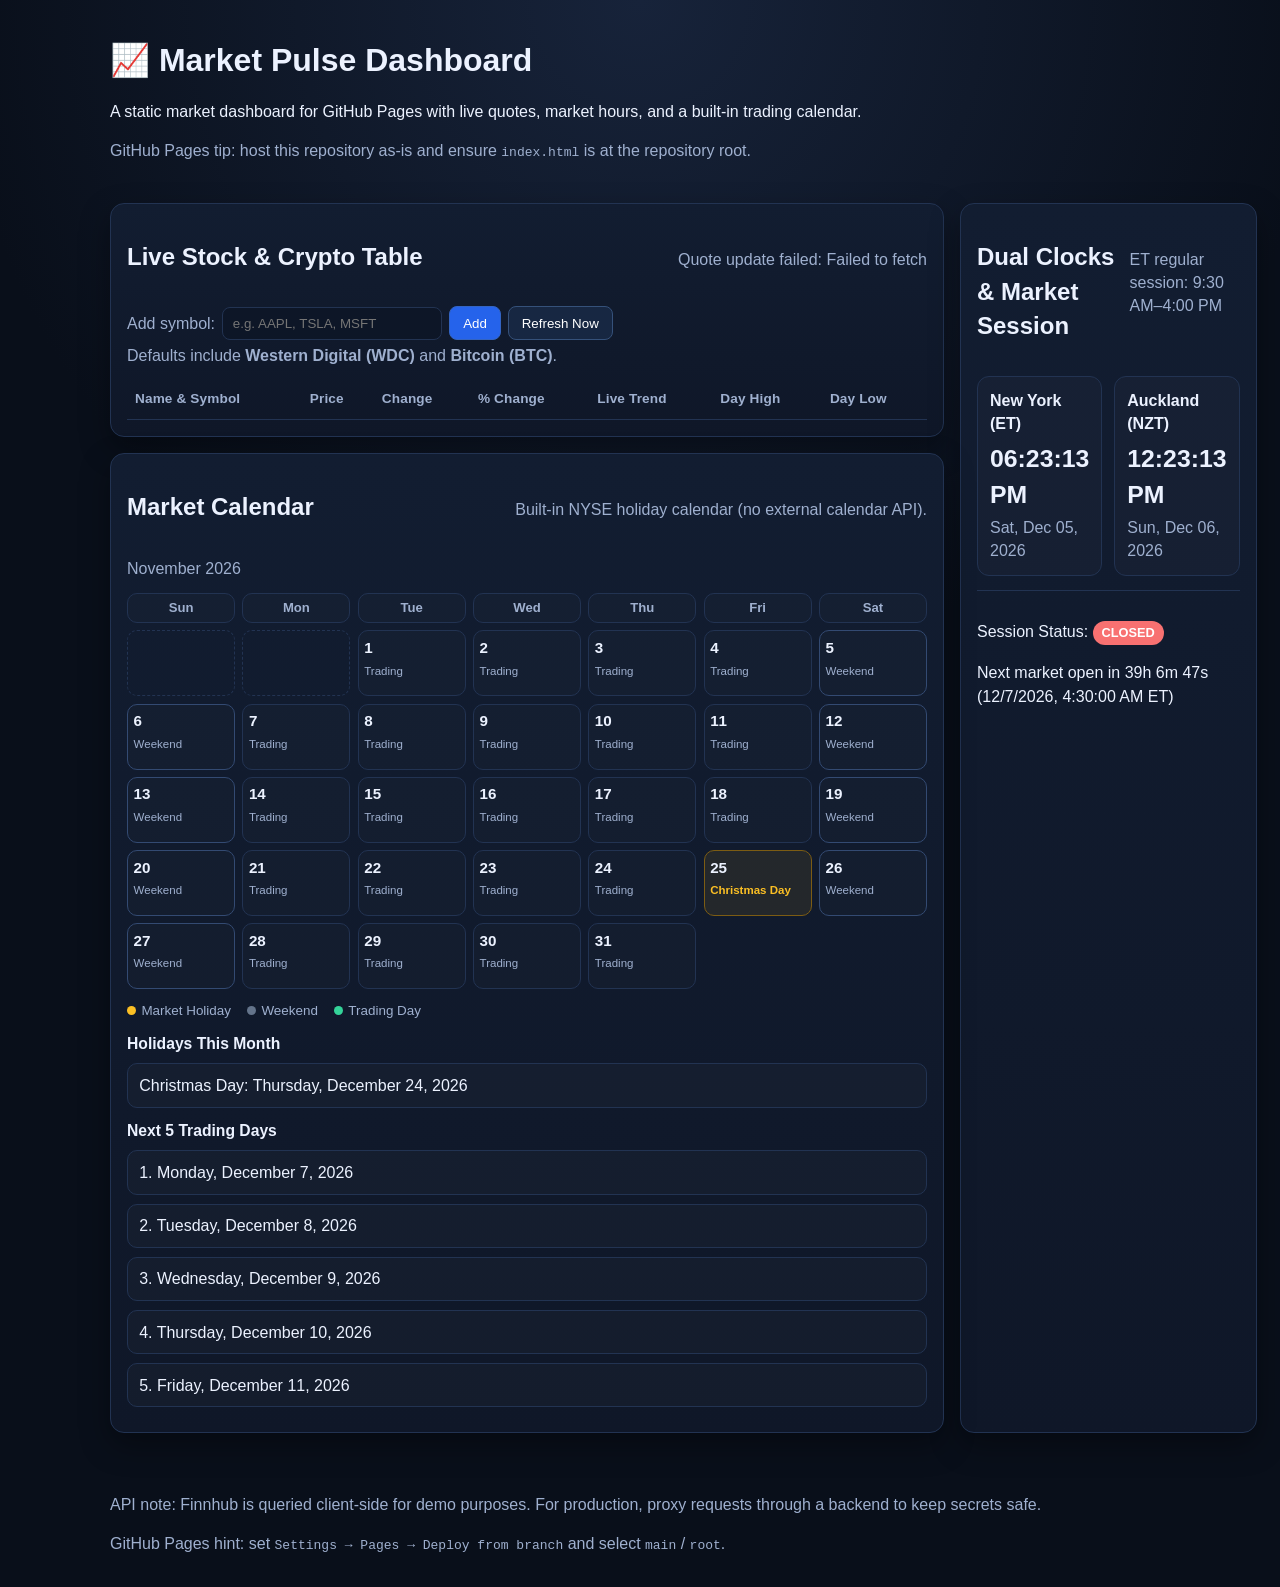
==== index.html @ 594eded4 "Add symbol search, refresh button, and live trend support" ====
<!DOCTYPE html>
<html lang="en">
  <head>
    <meta charset="UTF-8" />
    <meta name="viewport" content="width=device-width, initial-scale=1.0" />
    <title>Market Pulse Dashboard</title>
    <link rel="stylesheet" href="styles.css" />
  </head>
  <body>
    <header class="page-header">
      <h1>📈 Market Pulse Dashboard</h1>
      <p>
        A static market dashboard for GitHub Pages with live quotes, market hours, and a built-in
        trading calendar.
      </p>
      <p class="gh-pages-hint">
        GitHub Pages tip: host this repository as-is and ensure <code>index.html</code> is at the
        repository root.
      </p>
    </header>

    <main class="dashboard-grid">
      <section class="card" aria-labelledby="stocks-title">
        <div class="card-heading">
          <h2 id="stocks-title">Live Stock & Crypto Table</h2>
          <span id="quote-updated" class="subtle">Waiting for first update…</span>
        </div>

        <div class="stock-controls" aria-label="Stock controls">
          <label for="symbol-input" class="subtle">Add symbol:</label>
          <input id="symbol-input" type="text" placeholder="e.g. AAPL, TSLA, MSFT" />
          <button id="add-symbol-btn" type="button">Add</button>
          <button id="refresh-btn" type="button" class="secondary">Refresh Now</button>
        </div>
        <p class="subtle control-hint">
          Defaults include <strong>Western Digital (WDC)</strong> and <strong>Bitcoin (BTC)</strong>.
        </p>

        <div class="table-wrap">
          <table>
            <thead>
              <tr>
                <th>Name & Symbol</th>
                <th>Price</th>
                <th>Change</th>
                <th>% Change</th>
                <th>Live Trend</th>
                <th>Day High</th>
                <th>Day Low</th>
              </tr>
            </thead>
            <tbody id="quotes-body"></tbody>
          </table>
        </div>
      </section>

      <section class="card" aria-labelledby="time-title">
        <div class="card-heading">
          <h2 id="time-title">Dual Clocks & Market Session</h2>
          <span class="subtle">ET regular session: 9:30 AM–4:00 PM</span>
        </div>

        <div class="clock-grid">
          <div class="clock-box">
            <h3>New York (ET)</h3>
            <p id="clock-et" class="clock-time">--:--:--</p>
            <p id="date-et" class="clock-date">Loading date…</p>
          </div>
          <div class="clock-box">
            <h3>Auckland (NZT)</h3>
            <p id="clock-nzt" class="clock-time">--:--:--</p>
            <p id="date-nzt" class="clock-date">Loading date…</p>
          </div>
        </div>

        <div class="status-wrap">
          <p>
            Session Status:
            <strong id="market-status" class="status-pill neutral">Checking...</strong>
          </p>
          <p id="next-event">Calculating next market event...</p>
        </div>
      </section>

      <section class="card" aria-labelledby="calendar-title">
        <div class="card-heading">
          <h2 id="calendar-title">Market Calendar</h2>
          <span class="subtle">Built-in NYSE holiday calendar (no external calendar API).</span>
        </div>

        <p id="calendar-month-title" class="calendar-month-title">Loading month…</p>

        <div class="calendar-grid" id="calendar-grid" aria-label="Current month calendar"></div>

        <div class="calendar-legend">
          <span><i class="dot dot-holiday"></i>Market Holiday</span>
          <span><i class="dot dot-weekend"></i>Weekend</span>
          <span><i class="dot dot-trading"></i>Trading Day</span>
        </div>

        <h3 class="subheading">Holidays This Month</h3>
        <ul id="holiday-list" class="days-list">
          <li>Loading holidays…</li>
        </ul>

        <h3 class="subheading">Next 5 Trading Days</h3>
        <ul id="trading-days-list" class="days-list">
          <li>Loading trading days...</li>
        </ul>
      </section>
    </main>

    <footer class="page-footer">
      <p>
        API note: Finnhub is queried client-side for demo purposes. For production, proxy requests
        through a backend to keep secrets safe.
      </p>
      <p>
        GitHub Pages hint: set <code>Settings → Pages → Deploy from branch</code> and select
        <code>main</code> / <code>root</code>.
      </p>
    </footer>

    <script src="script.js"></script>
  </body>
</html>
---- styles.css ----
:root {
  --bg: #090f1a;
  --bg-alt: #111a2d;
  --card: #121d31;
  --card-alt: #0f1728;
  --text: #ecf2ff;
  --subtle: #9fb0cf;
  --line: #223352;
  --positive: #34d399;
  --negative: #f87171;
  --neutral: #60a5fa;
  --holiday: #fbbf24;
  --weekend: #64748b;
  --shadow: 0 12px 30px rgba(0, 0, 0, 0.35);
}

* {
  box-sizing: border-box;
}

body {
  margin: 0;
  font-family: Inter, -apple-system, BlinkMacSystemFont, "Segoe UI", sans-serif;
  color: var(--text);
  background: radial-gradient(circle at top, #17233a 0%, var(--bg) 40%);
  line-height: 1.45;
}

.page-header,
.page-footer {
  max-width: 1100px;
  margin: 0 auto;
  padding: 1rem 1.25rem;
}

.page-header h1 {
  margin-bottom: 0.25rem;
}

.gh-pages-hint,
.subtle,
.page-footer {
  color: var(--subtle);
}

.dashboard-grid {
  max-width: 1100px;
  margin: 0 auto;
  padding: 0.5rem 1.25rem 1.75rem;
  display: grid;
  gap: 1rem;
  grid-template-columns: 2fr 1fr;
}

.card {
  background: linear-gradient(180deg, var(--card) 0%, var(--card-alt) 100%);
  border: 1px solid var(--line);
  border-radius: 14px;
  padding: 1rem;
  box-shadow: var(--shadow);
}

.card:nth-child(1),
.card:nth-child(3) {
  grid-column: 1 / 2;
}

.card:nth-child(2) {
  grid-column: 2 / 3;
  grid-row: 1 / 3;
}

.card-heading {
  display: flex;
  justify-content: space-between;
  align-items: baseline;
  gap: 0.75rem;
  margin-bottom: 0.75rem;
}

.stock-controls {
  display: flex;
  flex-wrap: wrap;
  align-items: center;
  gap: 0.45rem;
  margin-bottom: 0.25rem;
}

.stock-controls input {
  background: #0d1627;
  color: var(--text);
  border: 1px solid var(--line);
  border-radius: 8px;
  padding: 0.5rem 0.6rem;
  min-width: 220px;
}

.stock-controls button {
  border: 1px solid #3364c2;
  background: #2563eb;
  color: white;
  border-radius: 8px;
  padding: 0.52rem 0.8rem;
  cursor: pointer;
}

.stock-controls button.secondary {
  background: #172742;
  border-color: #35517a;
}

.control-hint {
  margin: 0.15rem 0 0.7rem;
}

.table-wrap {
  overflow-x: auto;
}

table {
  width: 100%;
  border-collapse: collapse;
  min-width: 800px;
}

th,
td {
  text-align: left;
  padding: 0.65rem 0.5rem;
  border-bottom: 1px solid var(--line);
}

th {
  font-size: 0.85rem;
  color: var(--subtle);
  letter-spacing: 0.01em;
}

.trend-badge {
  display: inline-flex;
  align-items: center;
  gap: 0.3rem;
  font-size: 0.82rem;
  padding: 0.2rem 0.5rem;
  border-radius: 999px;
  border: 1px solid transparent;
}

.trend-badge.up {
  color: var(--positive);
  background: rgba(52, 211, 153, 0.1);
  border-color: rgba(52, 211, 153, 0.25);
}

.trend-badge.down {
  color: var(--negative);
  background: rgba(248, 113, 113, 0.1);
  border-color: rgba(248, 113, 113, 0.25);
}

.trend-badge.flat {
  color: var(--neutral);
  background: rgba(96, 165, 250, 0.1);
  border-color: rgba(96, 165, 250, 0.25);
}

.pulse {
  width: 0.45rem;
  height: 0.45rem;
  border-radius: 999px;
  background: currentColor;
  animation: pulse 1.4s infinite ease-in-out;
}

@keyframes pulse {
  0%,
  100% {
    transform: scale(0.85);
    opacity: 0.65;
  }
  50% {
    transform: scale(1.05);
    opacity: 1;
  }
}

.clock-grid {
  display: grid;
  grid-template-columns: 1fr 1fr;
  gap: 0.75rem;
  margin-top: 0.5rem;
}

.clock-box {
  border: 1px solid var(--line);
  border-radius: 12px;
  padding: 0.75rem;
  background: rgba(255, 255, 255, 0.02);
}

.clock-box h3 {
  margin: 0 0 0.35rem;
  font-size: 1rem;
}

.clock-time {
  margin: 0;
  font-size: 1.55rem;
  font-weight: 700;
}

.clock-date {
  margin: 0.2rem 0 0;
  color: var(--subtle);
}

.status-wrap {
  margin-top: 0.9rem;
  border-top: 1px solid var(--line);
  padding-top: 0.8rem;
}

.status-pill {
  display: inline-block;
  padding: 0.2rem 0.55rem;
  border-radius: 999px;
  color: #fff;
  font-size: 0.8rem;
}

.status-pill.open {
  background: var(--positive);
}

.status-pill.closed {
  background: var(--negative);
}

.status-pill.neutral {
  background: var(--neutral);
}

.calendar-month-title {
  margin: 0.3rem 0 0.8rem;
  color: var(--subtle);
}

.calendar-grid {
  display: grid;
  grid-template-columns: repeat(7, minmax(0, 1fr));
  gap: 0.45rem;
  margin-bottom: 0.75rem;
}

.calendar-cell {
  min-height: 66px;
  border: 1px solid var(--line);
  border-radius: 10px;
  padding: 0.35rem;
  background: rgba(255, 255, 255, 0.01);
}

.calendar-cell.weekday-header {
  min-height: auto;
  text-align: center;
  color: var(--subtle);
  font-size: 0.82rem;
  font-weight: 600;
  padding: 0.3rem;
}

.calendar-cell.empty {
  background: transparent;
  border-style: dashed;
}

.calendar-cell.weekend {
  border-color: #334a72;
}

.calendar-cell.holiday {
  border-color: #7c5c13;
  background: rgba(251, 191, 36, 0.08);
}

.day-number {
  font-weight: 700;
  font-size: 0.95rem;
}

.day-label {
  margin-top: 0.22rem;
  font-size: 0.72rem;
  color: var(--subtle);
}

.day-label.holiday {
  color: var(--holiday);
  font-weight: 700;
}

.calendar-legend {
  display: flex;
  flex-wrap: wrap;
  gap: 0.6rem 1rem;
  color: var(--subtle);
  margin-bottom: 0.6rem;
  font-size: 0.84rem;
}

.dot {
  display: inline-block;
  width: 0.55rem;
  height: 0.55rem;
  border-radius: 999px;
  margin-right: 0.35rem;
}

.dot-holiday {
  background: var(--holiday);
}

.dot-weekend {
  background: var(--weekend);
}

.dot-trading {
  background: var(--positive);
}

.subheading {
  margin: 0.8rem 0 0.45rem;
  font-size: 0.98rem;
}

.days-list {
  list-style: none;
  padding: 0;
  margin: 0;
}

.days-list li {
  border: 1px solid var(--line);
  border-radius: 10px;
  padding: 0.6rem 0.7rem;
  margin-bottom: 0.55rem;
  background: rgba(255, 255, 255, 0.02);
}

.positive {
  color: var(--positive);
  font-weight: 600;
}

.negative {
  color: var(--negative);
  font-weight: 600;
}

@media (max-width: 900px) {
  .dashboard-grid {
    grid-template-columns: 1fr;
  }

  .card:nth-child(1),
  .card:nth-child(2),
  .card:nth-child(3) {
    grid-column: auto;
    grid-row: auto;
  }

  .clock-grid {
    grid-template-columns: 1fr;
  }

  .calendar-grid {
    gap: 0.35rem;
  }

  .calendar-cell {
    min-height: 54px;
  }
}
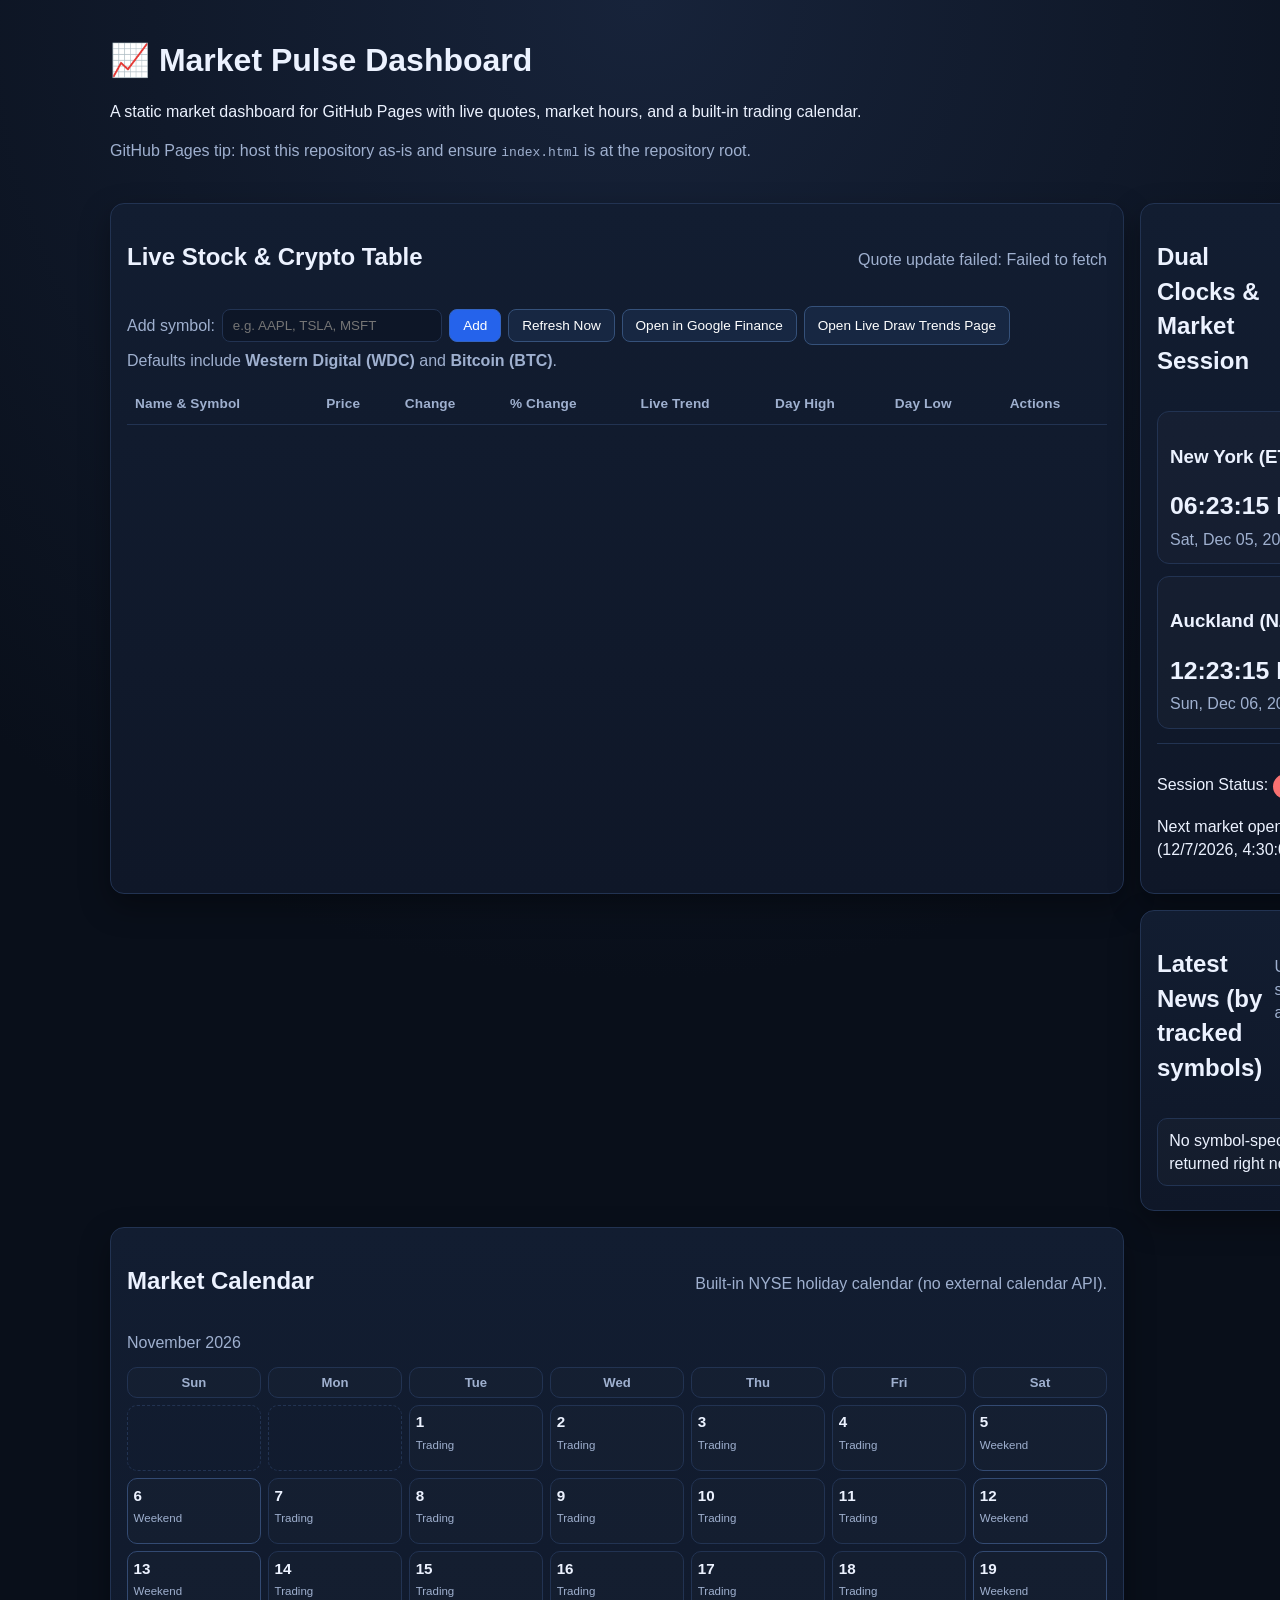
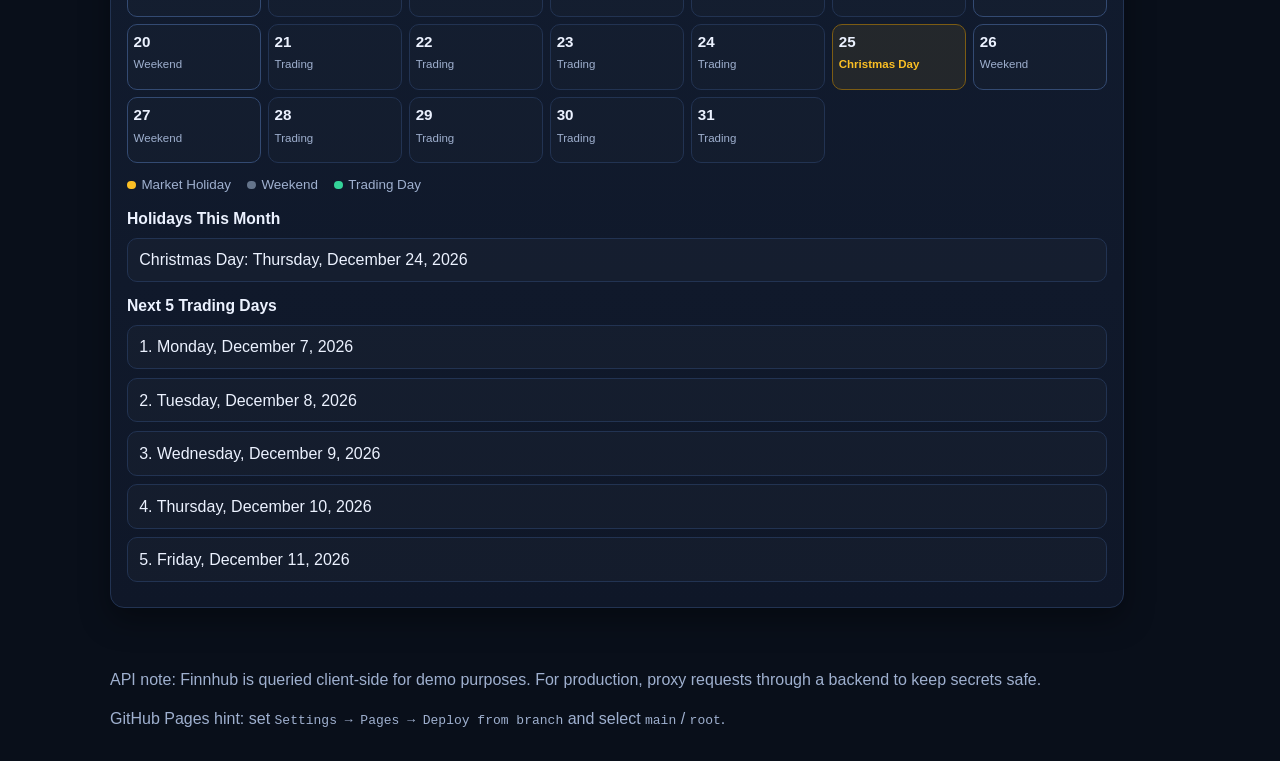
==== commit 038f8929: "Add Google Finance links, live trends page, and symbol-based news" ====
--- a/index.html
+++ b/index.html
@@ -31,6 +31,8 @@
           <input id="symbol-input" type="text" placeholder="e.g. AAPL, TSLA, MSFT" />
           <button id="add-symbol-btn" type="button">Add</button>
           <button id="refresh-btn" type="button" class="secondary">Refresh Now</button>
+          <button id="google-finance-btn" type="button" class="secondary">Open in Google Finance</button>
+          <a class="button-link" href="trends.html">Open Live Draw Trends Page</a>
         </div>
         <p class="subtle control-hint">
           Defaults include <strong>Western Digital (WDC)</strong> and <strong>Bitcoin (BTC)</strong>.
@@ -47,6 +49,7 @@
                 <th>Live Trend</th>
                 <th>Day High</th>
                 <th>Day Low</th>
+                <th>Actions</th>
               </tr>
             </thead>
             <tbody id="quotes-body"></tbody>
@@ -80,6 +83,16 @@
           </p>
           <p id="next-event">Calculating next market event...</p>
         </div>
+      </section>
+
+      <section class="card" aria-labelledby="news-title">
+        <div class="card-heading">
+          <h2 id="news-title">Latest News (by tracked symbols)</h2>
+          <span class="subtle">Updates when symbols are added/removed.</span>
+        </div>
+        <ul id="news-list" class="news-list">
+          <li>Loading news...</li>
+        </ul>
       </section>
 
       <section class="card" aria-labelledby="calendar-title">
--- a/styles.css
+++ b/styles.css
@@ -61,13 +61,13 @@
 }
 
 .card:nth-child(1),
+.card:nth-child(4) {
+  grid-column: 1 / 2;
+}
+
+.card:nth-child(2),
 .card:nth-child(3) {
-  grid-column: 1 / 2;
-}
-
-.card:nth-child(2) {
   grid-column: 2 / 3;
-  grid-row: 1 / 3;
 }
 
 .card-heading {
@@ -95,18 +95,33 @@
   min-width: 220px;
 }
 
-.stock-controls button {
+.stock-controls button,
+.button-link,
+.row-action {
   border: 1px solid #3364c2;
   background: #2563eb;
   color: white;
   border-radius: 8px;
   padding: 0.52rem 0.8rem;
   cursor: pointer;
-}
-
-.stock-controls button.secondary {
+  text-decoration: none;
+  display: inline-block;
+  font-size: 0.85rem;
+}
+
+.stock-controls button.secondary,
+.button-link {
   background: #172742;
   border-color: #35517a;
+}
+
+.row-action.remove {
+  background: #4a1f2a;
+  border-color: #7a2f44;
+}
+
+.row-action + .row-action {
+  margin-left: 0.4rem;
 }
 
 .control-hint {
@@ -120,7 +135,7 @@
 table {
   width: 100%;
   border-collapse: collapse;
-  min-width: 800px;
+  min-width: 980px;
 }
 
 th,
@@ -186,7 +201,7 @@
 
 .clock-grid {
   display: grid;
-  grid-template-columns: 1fr 1fr;
+  grid-template-columns: 1fr;
   gap: 0.75rem;
   margin-top: 0.5rem;
 }
@@ -196,11 +211,6 @@
   border-radius: 12px;
   padding: 0.75rem;
   background: rgba(255, 255, 255, 0.02);
-}
-
-.clock-box h3 {
-  margin: 0 0 0.35rem;
-  font-size: 1rem;
 }
 
 .clock-time {
@@ -228,17 +238,28 @@
   font-size: 0.8rem;
 }
 
-.status-pill.open {
-  background: var(--positive);
-}
-
-.status-pill.closed {
-  background: var(--negative);
-}
-
-.status-pill.neutral {
-  background: var(--neutral);
-}
+.status-pill.open { background: var(--positive); }
+.status-pill.closed { background: var(--negative); }
+.status-pill.neutral { background: var(--neutral); }
+
+.news-list,
+.days-list {
+  list-style: none;
+  padding: 0;
+  margin: 0;
+}
+
+.news-list li,
+.days-list li {
+  border: 1px solid var(--line);
+  border-radius: 10px;
+  padding: 0.6rem 0.7rem;
+  margin-bottom: 0.55rem;
+  background: rgba(255, 255, 255, 0.02);
+}
+
+.news-list a { color: #9ac7ff; }
+.news-meta { color: var(--subtle); font-size: 0.8rem; margin-bottom: 0.25rem; }
 
 .calendar-month-title {
   margin: 0.3rem 0 0.8rem;
@@ -269,92 +290,57 @@
   padding: 0.3rem;
 }
 
-.calendar-cell.empty {
-  background: transparent;
-  border-style: dashed;
-}
-
-.calendar-cell.weekend {
-  border-color: #334a72;
-}
-
-.calendar-cell.holiday {
-  border-color: #7c5c13;
-  background: rgba(251, 191, 36, 0.08);
-}
-
-.day-number {
-  font-weight: 700;
-  font-size: 0.95rem;
-}
-
-.day-label {
-  margin-top: 0.22rem;
-  font-size: 0.72rem;
-  color: var(--subtle);
-}
-
-.day-label.holiday {
-  color: var(--holiday);
-  font-weight: 700;
-}
-
-.calendar-legend {
+.calendar-cell.empty { background: transparent; border-style: dashed; }
+.calendar-cell.weekend { border-color: #334a72; }
+.calendar-cell.holiday { border-color: #7c5c13; background: rgba(251, 191, 36, 0.08); }
+
+.day-number { font-weight: 700; font-size: 0.95rem; }
+.day-label { margin-top: 0.22rem; font-size: 0.72rem; color: var(--subtle); }
+.day-label.holiday { color: var(--holiday); font-weight: 700; }
+
+.calendar-legend { display: flex; flex-wrap: wrap; gap: 0.6rem 1rem; color: var(--subtle); margin-bottom: 0.6rem; font-size: 0.84rem; }
+.dot { display: inline-block; width: 0.55rem; height: 0.55rem; border-radius: 999px; margin-right: 0.35rem; }
+.dot-holiday { background: var(--holiday); }
+.dot-weekend { background: var(--weekend); }
+.dot-trading { background: var(--positive); }
+.subheading { margin: 0.8rem 0 0.45rem; font-size: 0.98rem; }
+
+.positive { color: var(--positive); font-weight: 600; }
+.negative { color: var(--negative); font-weight: 600; }
+
+/* Trends page */
+.trend-page {
+  max-width: 1100px;
+  margin: 0 auto;
+  padding: 1rem 1.25rem 2rem;
+}
+
+.trend-controls {
   display: flex;
+  gap: 0.5rem;
   flex-wrap: wrap;
-  gap: 0.6rem 1rem;
-  color: var(--subtle);
-  margin-bottom: 0.6rem;
-  font-size: 0.84rem;
-}
-
-.dot {
-  display: inline-block;
-  width: 0.55rem;
-  height: 0.55rem;
-  border-radius: 999px;
-  margin-right: 0.35rem;
-}
-
-.dot-holiday {
-  background: var(--holiday);
-}
-
-.dot-weekend {
-  background: var(--weekend);
-}
-
-.dot-trading {
-  background: var(--positive);
-}
-
-.subheading {
-  margin: 0.8rem 0 0.45rem;
-  font-size: 0.98rem;
-}
-
-.days-list {
-  list-style: none;
-  padding: 0;
-  margin: 0;
-}
-
-.days-list li {
-  border: 1px solid var(--line);
-  border-radius: 10px;
-  padding: 0.6rem 0.7rem;
-  margin-bottom: 0.55rem;
+  margin-bottom: 0.8rem;
+}
+
+.trend-controls select {
+  background: #0d1627;
+  color: var(--text);
+  border: 1px solid var(--line);
+  border-radius: 8px;
+  padding: 0.5rem 0.6rem;
+}
+
+.trend-canvas-wrap {
+  border: 1px solid var(--line);
+  border-radius: 12px;
+  padding: 0.8rem;
   background: rgba(255, 255, 255, 0.02);
 }
 
-.positive {
-  color: var(--positive);
-  font-weight: 600;
-}
-
-.negative {
-  color: var(--negative);
-  font-weight: 600;
+#trend-canvas {
+  width: 100%;
+  height: 340px;
+  display: block;
 }
 
 @media (max-width: 900px) {
@@ -364,20 +350,11 @@
 
   .card:nth-child(1),
   .card:nth-child(2),
-  .card:nth-child(3) {
+  .card:nth-child(3),
+  .card:nth-child(4) {
     grid-column: auto;
-    grid-row: auto;
   }
 
-  .clock-grid {
-    grid-template-columns: 1fr;
-  }
-
-  .calendar-grid {
-    gap: 0.35rem;
-  }
-
-  .calendar-cell {
-    min-height: 54px;
-  }
-}
+  .calendar-grid { gap: 0.35rem; }
+  .calendar-cell { min-height: 54px; }
+}
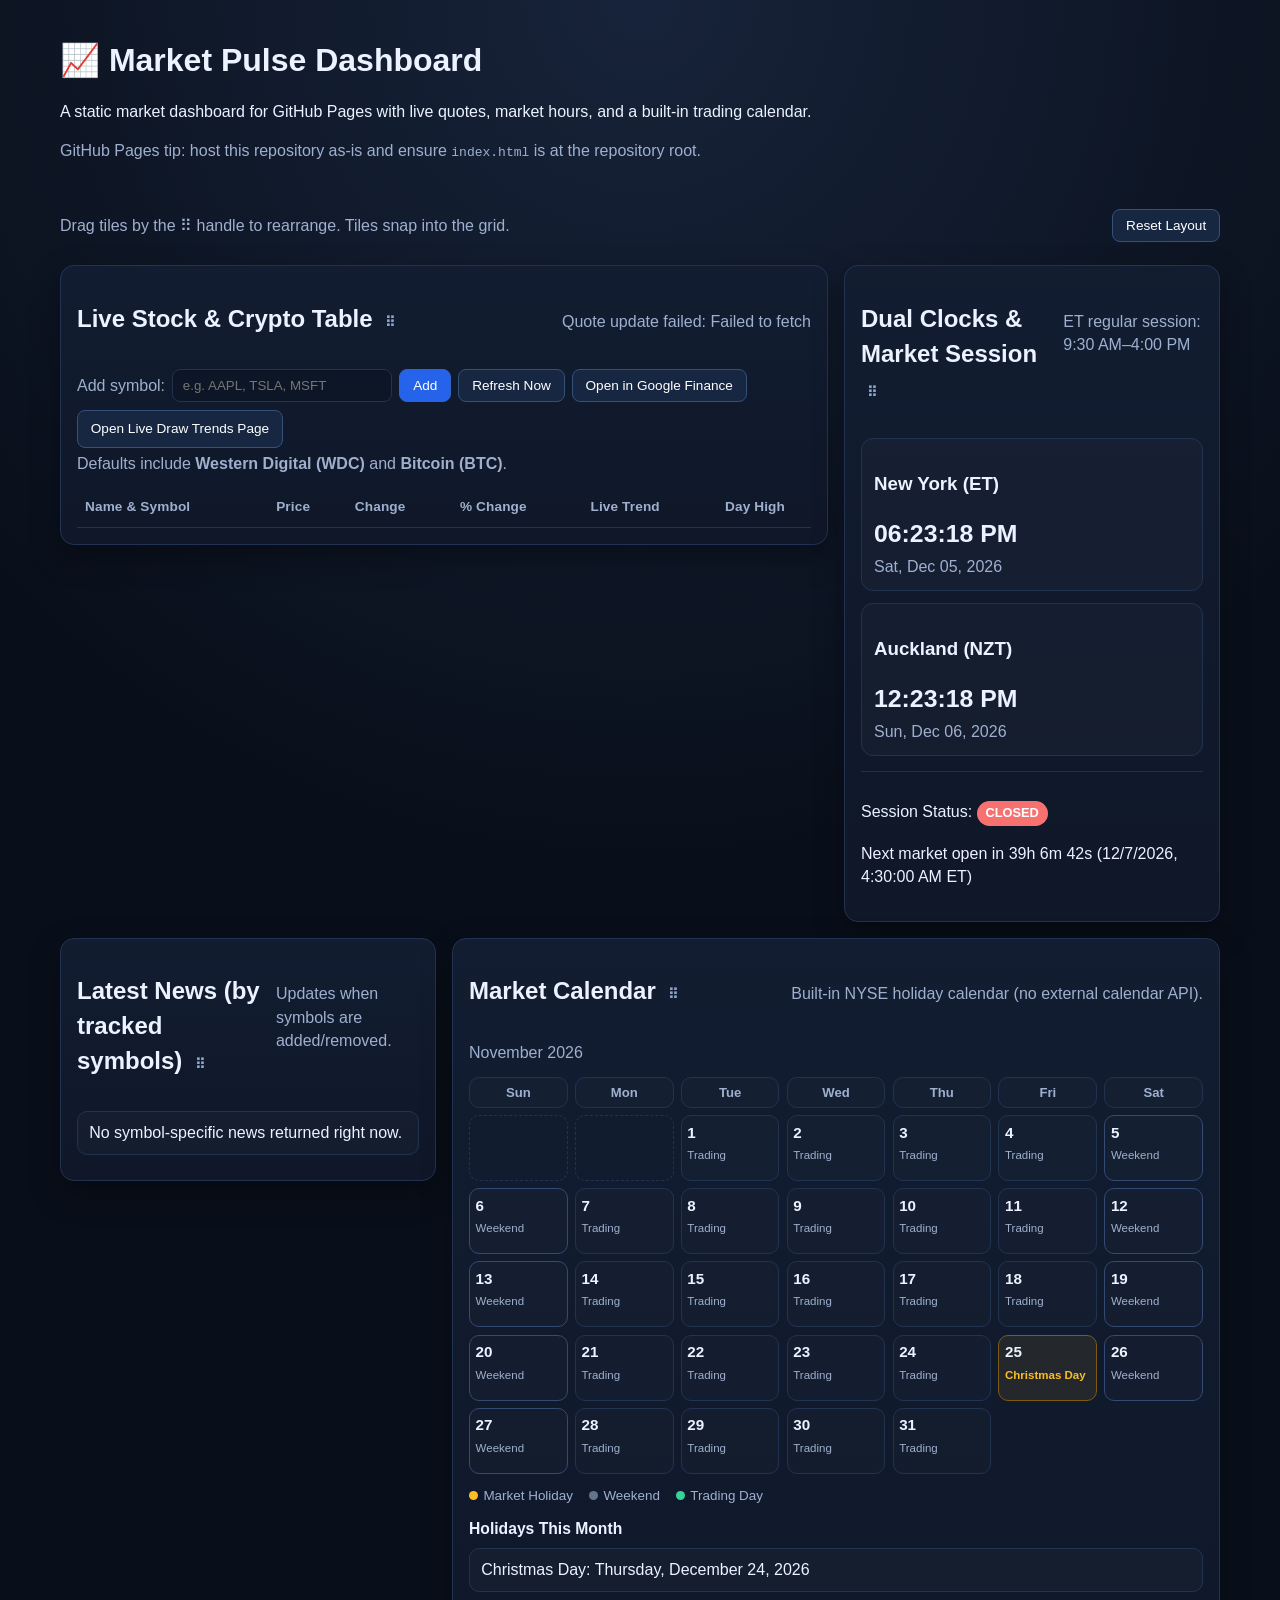
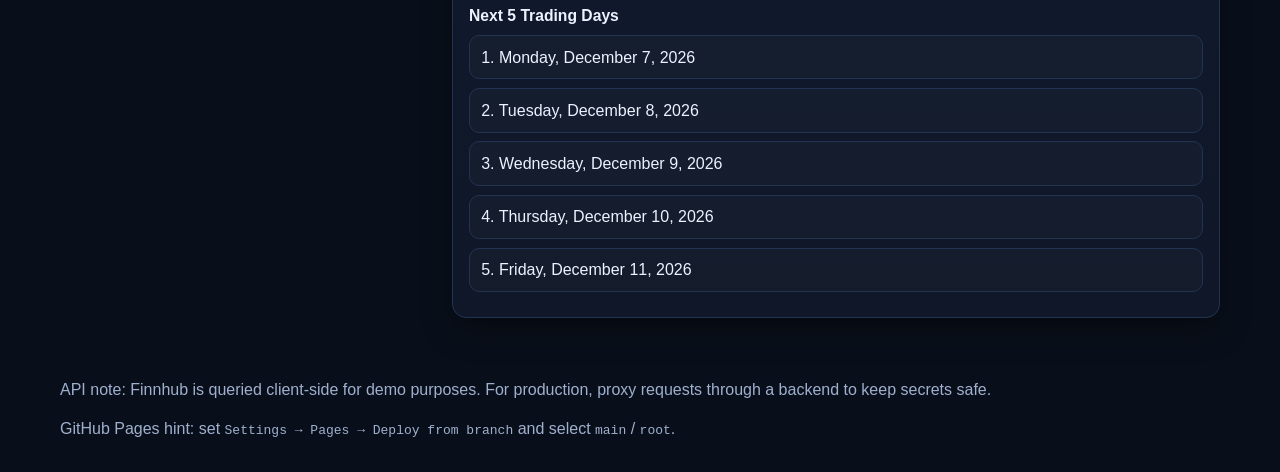
==== commit 6ce6c09c: "Add snap-to-grid tile layout with drag reordering" ====
--- a/index.html
+++ b/index.html
@@ -19,10 +19,20 @@
       </p>
     </header>
 
-    <main class="dashboard-grid">
-      <section class="card" aria-labelledby="stocks-title">
+    <section class="layout-toolbar" aria-label="Layout controls">
+      <p class="subtle">Drag tiles by the ⠿ handle to rearrange. Tiles snap into the grid.</p>
+      <button id="reset-layout-btn" type="button" class="secondary">Reset Layout</button>
+    </section>
+
+    <main class="dashboard-grid" id="dashboard-grid">
+      <section
+        class="card dashboard-tile tile-large"
+        data-tile-id="stocks"
+        draggable="true"
+        aria-labelledby="stocks-title"
+      >
         <div class="card-heading">
-          <h2 id="stocks-title">Live Stock & Crypto Table</h2>
+          <h2 id="stocks-title">Live Stock & Crypto Table <span class="drag-handle" title="Drag tile">⠿</span></h2>
           <span id="quote-updated" class="subtle">Waiting for first update…</span>
         </div>
 
@@ -57,9 +67,14 @@
         </div>
       </section>
 
-      <section class="card" aria-labelledby="time-title">
+      <section
+        class="card dashboard-tile tile-small"
+        data-tile-id="time"
+        draggable="true"
+        aria-labelledby="time-title"
+      >
         <div class="card-heading">
-          <h2 id="time-title">Dual Clocks & Market Session</h2>
+          <h2 id="time-title">Dual Clocks & Market Session <span class="drag-handle" title="Drag tile">⠿</span></h2>
           <span class="subtle">ET regular session: 9:30 AM–4:00 PM</span>
         </div>
 
@@ -85,9 +100,14 @@
         </div>
       </section>
 
-      <section class="card" aria-labelledby="news-title">
+      <section
+        class="card dashboard-tile tile-small"
+        data-tile-id="news"
+        draggable="true"
+        aria-labelledby="news-title"
+      >
         <div class="card-heading">
-          <h2 id="news-title">Latest News (by tracked symbols)</h2>
+          <h2 id="news-title">Latest News (by tracked symbols) <span class="drag-handle" title="Drag tile">⠿</span></h2>
           <span class="subtle">Updates when symbols are added/removed.</span>
         </div>
         <ul id="news-list" class="news-list">
@@ -95,9 +115,14 @@
         </ul>
       </section>
 
-      <section class="card" aria-labelledby="calendar-title">
+      <section
+        class="card dashboard-tile tile-large"
+        data-tile-id="calendar"
+        draggable="true"
+        aria-labelledby="calendar-title"
+      >
         <div class="card-heading">
-          <h2 id="calendar-title">Market Calendar</h2>
+          <h2 id="calendar-title">Market Calendar <span class="drag-handle" title="Drag tile">⠿</span></h2>
           <span class="subtle">Built-in NYSE holiday calendar (no external calendar API).</span>
         </div>
 
--- a/styles.css
+++ b/styles.css
@@ -14,9 +14,7 @@
   --shadow: 0 12px 30px rgba(0, 0, 0, 0.35);
 }
 
-* {
-  box-sizing: border-box;
-}
+* { box-sizing: border-box; }
 
 body {
   margin: 0;
@@ -27,30 +25,48 @@
 }
 
 .page-header,
-.page-footer {
-  max-width: 1100px;
+.page-footer,
+.layout-toolbar,
+.dashboard-grid {
+  max-width: 1200px;
   margin: 0 auto;
-  padding: 1rem 1.25rem;
-}
-
-.page-header h1 {
-  margin-bottom: 0.25rem;
-}
-
-.gh-pages-hint,
-.subtle,
-.page-footer {
-  color: var(--subtle);
-}
+  padding-left: 1.25rem;
+  padding-right: 1.25rem;
+}
+
+.page-header,
+.page-footer { padding-top: 1rem; padding-bottom: 1rem; }
+
+.layout-toolbar {
+  padding-top: 0.2rem;
+  padding-bottom: 0.4rem;
+  display: flex;
+  justify-content: space-between;
+  align-items: center;
+  gap: 0.75rem;
+}
+
+.page-header h1 { margin-bottom: 0.25rem; }
+.gh-pages-hint, .subtle, .page-footer { color: var(--subtle); }
 
 .dashboard-grid {
-  max-width: 1100px;
-  margin: 0 auto;
-  padding: 0.5rem 1.25rem 1.75rem;
+  padding-top: 0.35rem;
+  padding-bottom: 1.75rem;
   display: grid;
   gap: 1rem;
-  grid-template-columns: 2fr 1fr;
-}
+  grid-template-columns: repeat(12, minmax(0, 1fr));
+  align-items: start;
+}
+
+.dashboard-tile { cursor: grab; }
+.dashboard-tile:active { cursor: grabbing; }
+.dashboard-tile.tile-large { grid-column: span 8; }
+.dashboard-tile.tile-small { grid-column: span 4; }
+.dashboard-tile.dragging {
+  opacity: 0.55;
+  transform: scale(0.99);
+}
+.dashboard-tile.drop-target { outline: 2px dashed #4f7fdc; outline-offset: 2px; }
 
 .card {
   background: linear-gradient(180deg, var(--card) 0%, var(--card-alt) 100%);
@@ -60,16 +76,6 @@
   box-shadow: var(--shadow);
 }
 
-.card:nth-child(1),
-.card:nth-child(4) {
-  grid-column: 1 / 2;
-}
-
-.card:nth-child(2),
-.card:nth-child(3) {
-  grid-column: 2 / 3;
-}
-
 .card-heading {
   display: flex;
   justify-content: space-between;
@@ -78,6 +84,13 @@
   margin-bottom: 0.75rem;
 }
 
+.drag-handle {
+  color: #8ca4d1;
+  font-weight: 700;
+  margin-left: 0.35rem;
+  font-size: 0.9rem;
+}
+
 .stock-controls {
   display: flex;
   flex-wrap: wrap;
@@ -86,18 +99,22 @@
   margin-bottom: 0.25rem;
 }
 
-.stock-controls input {
+.stock-controls input,
+.trend-controls select {
   background: #0d1627;
   color: var(--text);
   border: 1px solid var(--line);
   border-radius: 8px;
   padding: 0.5rem 0.6rem;
-  min-width: 220px;
-}
+}
+
+.stock-controls input { min-width: 220px; }
 
 .stock-controls button,
 .button-link,
-.row-action {
+.row-action,
+.layout-toolbar button,
+.trend-controls button {
   border: 1px solid #3364c2;
   background: #2563eb;
   color: white;
@@ -110,7 +127,9 @@
 }
 
 .stock-controls button.secondary,
-.button-link {
+.button-link,
+.layout-toolbar button.secondary,
+.trend-controls button.secondary {
   background: #172742;
   border-color: #35517a;
 }
@@ -120,36 +139,13 @@
   border-color: #7a2f44;
 }
 
-.row-action + .row-action {
-  margin-left: 0.4rem;
-}
-
-.control-hint {
-  margin: 0.15rem 0 0.7rem;
-}
-
-.table-wrap {
-  overflow-x: auto;
-}
-
-table {
-  width: 100%;
-  border-collapse: collapse;
-  min-width: 980px;
-}
-
-th,
-td {
-  text-align: left;
-  padding: 0.65rem 0.5rem;
-  border-bottom: 1px solid var(--line);
-}
-
-th {
-  font-size: 0.85rem;
-  color: var(--subtle);
-  letter-spacing: 0.01em;
-}
+.row-action + .row-action { margin-left: 0.4rem; }
+.control-hint { margin: 0.15rem 0 0.7rem; }
+.table-wrap { overflow-x: auto; }
+
+table { width: 100%; border-collapse: collapse; min-width: 980px; }
+th, td { text-align: left; padding: 0.65rem 0.5rem; border-bottom: 1px solid var(--line); }
+th { font-size: 0.85rem; color: var(--subtle); letter-spacing: 0.01em; }
 
 .trend-badge {
   display: inline-flex;
@@ -160,24 +156,9 @@
   border-radius: 999px;
   border: 1px solid transparent;
 }
-
-.trend-badge.up {
-  color: var(--positive);
-  background: rgba(52, 211, 153, 0.1);
-  border-color: rgba(52, 211, 153, 0.25);
-}
-
-.trend-badge.down {
-  color: var(--negative);
-  background: rgba(248, 113, 113, 0.1);
-  border-color: rgba(248, 113, 113, 0.25);
-}
-
-.trend-badge.flat {
-  color: var(--neutral);
-  background: rgba(96, 165, 250, 0.1);
-  border-color: rgba(96, 165, 250, 0.25);
-}
+.trend-badge.up { color: var(--positive); background: rgba(52, 211, 153, 0.1); border-color: rgba(52, 211, 153, 0.25); }
+.trend-badge.down { color: var(--negative); background: rgba(248, 113, 113, 0.1); border-color: rgba(248, 113, 113, 0.25); }
+.trend-badge.flat { color: var(--neutral); background: rgba(96, 165, 250, 0.1); border-color: rgba(96, 165, 250, 0.25); }
 
 .pulse {
   width: 0.45rem;
@@ -188,67 +169,23 @@
 }
 
 @keyframes pulse {
-  0%,
-  100% {
-    transform: scale(0.85);
-    opacity: 0.65;
-  }
-  50% {
-    transform: scale(1.05);
-    opacity: 1;
-  }
-}
-
-.clock-grid {
-  display: grid;
-  grid-template-columns: 1fr;
-  gap: 0.75rem;
-  margin-top: 0.5rem;
-}
-
-.clock-box {
-  border: 1px solid var(--line);
-  border-radius: 12px;
-  padding: 0.75rem;
-  background: rgba(255, 255, 255, 0.02);
-}
-
-.clock-time {
-  margin: 0;
-  font-size: 1.55rem;
-  font-weight: 700;
-}
-
-.clock-date {
-  margin: 0.2rem 0 0;
-  color: var(--subtle);
-}
-
-.status-wrap {
-  margin-top: 0.9rem;
-  border-top: 1px solid var(--line);
-  padding-top: 0.8rem;
-}
-
-.status-pill {
-  display: inline-block;
-  padding: 0.2rem 0.55rem;
-  border-radius: 999px;
-  color: #fff;
-  font-size: 0.8rem;
-}
-
+  0%, 100% { transform: scale(0.85); opacity: 0.65; }
+  50% { transform: scale(1.05); opacity: 1; }
+}
+
+.clock-grid { display: grid; grid-template-columns: 1fr; gap: 0.75rem; margin-top: 0.5rem; }
+.clock-box { border: 1px solid var(--line); border-radius: 12px; padding: 0.75rem; background: rgba(255, 255, 255, 0.02); }
+.clock-time { margin: 0; font-size: 1.55rem; font-weight: 700; }
+.clock-date { margin: 0.2rem 0 0; color: var(--subtle); }
+
+.status-wrap { margin-top: 0.9rem; border-top: 1px solid var(--line); padding-top: 0.8rem; }
+.status-pill { display: inline-block; padding: 0.2rem 0.55rem; border-radius: 999px; color: #fff; font-size: 0.8rem; }
 .status-pill.open { background: var(--positive); }
 .status-pill.closed { background: var(--negative); }
 .status-pill.neutral { background: var(--neutral); }
 
 .news-list,
-.days-list {
-  list-style: none;
-  padding: 0;
-  margin: 0;
-}
-
+.days-list { list-style: none; padding: 0; margin: 0; }
 .news-list li,
 .days-list li {
   border: 1px solid var(--line);
@@ -257,47 +194,19 @@
   margin-bottom: 0.55rem;
   background: rgba(255, 255, 255, 0.02);
 }
-
 .news-list a { color: #9ac7ff; }
 .news-meta { color: var(--subtle); font-size: 0.8rem; margin-bottom: 0.25rem; }
 
-.calendar-month-title {
-  margin: 0.3rem 0 0.8rem;
-  color: var(--subtle);
-}
-
-.calendar-grid {
-  display: grid;
-  grid-template-columns: repeat(7, minmax(0, 1fr));
-  gap: 0.45rem;
-  margin-bottom: 0.75rem;
-}
-
-.calendar-cell {
-  min-height: 66px;
-  border: 1px solid var(--line);
-  border-radius: 10px;
-  padding: 0.35rem;
-  background: rgba(255, 255, 255, 0.01);
-}
-
-.calendar-cell.weekday-header {
-  min-height: auto;
-  text-align: center;
-  color: var(--subtle);
-  font-size: 0.82rem;
-  font-weight: 600;
-  padding: 0.3rem;
-}
-
+.calendar-month-title { margin: 0.3rem 0 0.8rem; color: var(--subtle); }
+.calendar-grid { display: grid; grid-template-columns: repeat(7, minmax(0, 1fr)); gap: 0.45rem; margin-bottom: 0.75rem; }
+.calendar-cell { min-height: 66px; border: 1px solid var(--line); border-radius: 10px; padding: 0.35rem; background: rgba(255, 255, 255, 0.01); }
+.calendar-cell.weekday-header { min-height: auto; text-align: center; color: var(--subtle); font-size: 0.82rem; font-weight: 600; padding: 0.3rem; }
 .calendar-cell.empty { background: transparent; border-style: dashed; }
 .calendar-cell.weekend { border-color: #334a72; }
 .calendar-cell.holiday { border-color: #7c5c13; background: rgba(251, 191, 36, 0.08); }
-
 .day-number { font-weight: 700; font-size: 0.95rem; }
 .day-label { margin-top: 0.22rem; font-size: 0.72rem; color: var(--subtle); }
 .day-label.holiday { color: var(--holiday); font-weight: 700; }
-
 .calendar-legend { display: flex; flex-wrap: wrap; gap: 0.6rem 1rem; color: var(--subtle); margin-bottom: 0.6rem; font-size: 0.84rem; }
 .dot { display: inline-block; width: 0.55rem; height: 0.55rem; border-radius: 999px; margin-right: 0.35rem; }
 .dot-holiday { background: var(--holiday); }
@@ -309,52 +218,20 @@
 .negative { color: var(--negative); font-weight: 600; }
 
 /* Trends page */
-.trend-page {
-  max-width: 1100px;
-  margin: 0 auto;
-  padding: 1rem 1.25rem 2rem;
-}
-
-.trend-controls {
-  display: flex;
-  gap: 0.5rem;
-  flex-wrap: wrap;
-  margin-bottom: 0.8rem;
-}
-
-.trend-controls select {
-  background: #0d1627;
-  color: var(--text);
-  border: 1px solid var(--line);
-  border-radius: 8px;
-  padding: 0.5rem 0.6rem;
-}
-
-.trend-canvas-wrap {
-  border: 1px solid var(--line);
-  border-radius: 12px;
-  padding: 0.8rem;
-  background: rgba(255, 255, 255, 0.02);
-}
-
-#trend-canvas {
-  width: 100%;
-  height: 340px;
-  display: block;
+.trend-page { max-width: 1100px; margin: 0 auto; padding: 1rem 1.25rem 2rem; }
+.trend-controls { display: flex; gap: 0.5rem; flex-wrap: wrap; margin-bottom: 0.8rem; }
+.trend-canvas-wrap { border: 1px solid var(--line); border-radius: 12px; padding: 0.8rem; background: rgba(255, 255, 255, 0.02); }
+#trend-canvas { width: 100%; height: 340px; display: block; }
+
+@media (max-width: 1000px) {
+  .dashboard-tile.tile-large,
+  .dashboard-tile.tile-small {
+    grid-column: span 12;
+  }
 }
 
 @media (max-width: 900px) {
-  .dashboard-grid {
-    grid-template-columns: 1fr;
-  }
-
-  .card:nth-child(1),
-  .card:nth-child(2),
-  .card:nth-child(3),
-  .card:nth-child(4) {
-    grid-column: auto;
-  }
-
+  .dashboard-grid { gap: 0.85rem; }
   .calendar-grid { gap: 0.35rem; }
   .calendar-cell { min-height: 54px; }
 }
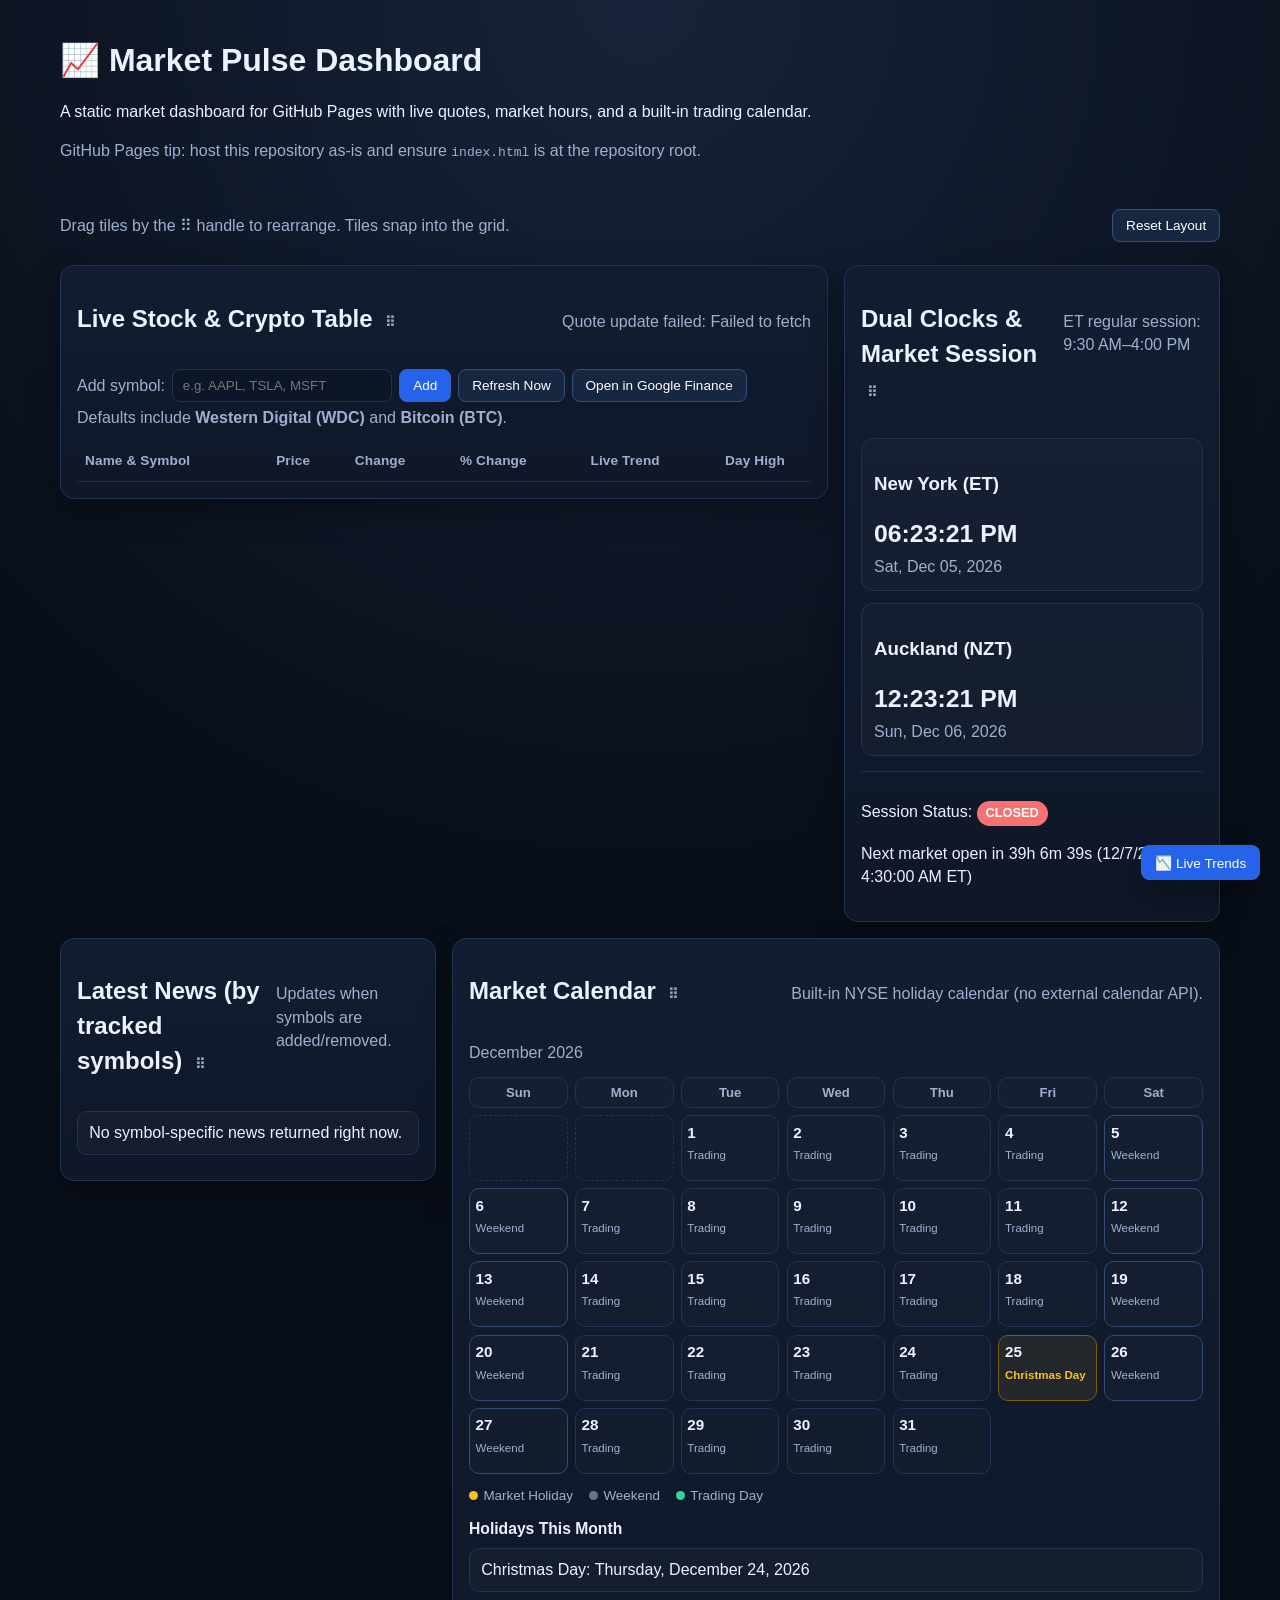
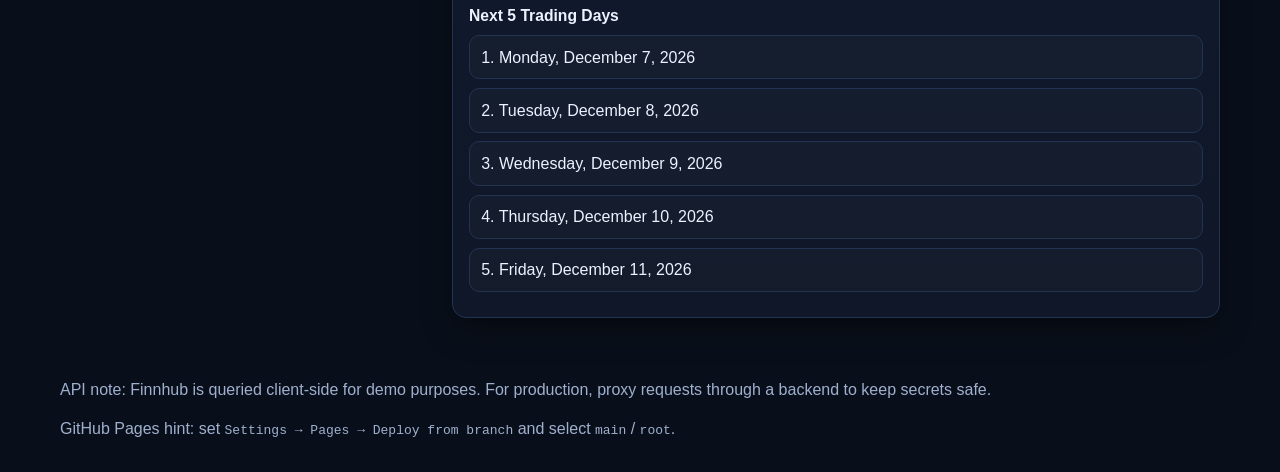
==== commit 93d0c1b3: "Fix tile drag support and merge live trends into one-page drawer" ====
--- a/index.html
+++ b/index.html
@@ -25,12 +25,7 @@
     </section>
 
     <main class="dashboard-grid" id="dashboard-grid">
-      <section
-        class="card dashboard-tile tile-large"
-        data-tile-id="stocks"
-        draggable="true"
-        aria-labelledby="stocks-title"
-      >
+      <section class="card dashboard-tile tile-large" data-tile-id="stocks" draggable="true" aria-labelledby="stocks-title">
         <div class="card-heading">
           <h2 id="stocks-title">Live Stock & Crypto Table <span class="drag-handle" title="Drag tile">⠿</span></h2>
           <span id="quote-updated" class="subtle">Waiting for first update…</span>
@@ -42,7 +37,6 @@
           <button id="add-symbol-btn" type="button">Add</button>
           <button id="refresh-btn" type="button" class="secondary">Refresh Now</button>
           <button id="google-finance-btn" type="button" class="secondary">Open in Google Finance</button>
-          <a class="button-link" href="trends.html">Open Live Draw Trends Page</a>
         </div>
         <p class="subtle control-hint">
           Defaults include <strong>Western Digital (WDC)</strong> and <strong>Bitcoin (BTC)</strong>.
@@ -67,12 +61,7 @@
         </div>
       </section>
 
-      <section
-        class="card dashboard-tile tile-small"
-        data-tile-id="time"
-        draggable="true"
-        aria-labelledby="time-title"
-      >
+      <section class="card dashboard-tile tile-small" data-tile-id="time" draggable="true" aria-labelledby="time-title">
         <div class="card-heading">
           <h2 id="time-title">Dual Clocks & Market Session <span class="drag-handle" title="Drag tile">⠿</span></h2>
           <span class="subtle">ET regular session: 9:30 AM–4:00 PM</span>
@@ -100,12 +89,7 @@
         </div>
       </section>
 
-      <section
-        class="card dashboard-tile tile-small"
-        data-tile-id="news"
-        draggable="true"
-        aria-labelledby="news-title"
-      >
+      <section class="card dashboard-tile tile-small" data-tile-id="news" draggable="true" aria-labelledby="news-title">
         <div class="card-heading">
           <h2 id="news-title">Latest News (by tracked symbols) <span class="drag-handle" title="Drag tile">⠿</span></h2>
           <span class="subtle">Updates when symbols are added/removed.</span>
@@ -115,12 +99,7 @@
         </ul>
       </section>
 
-      <section
-        class="card dashboard-tile tile-large"
-        data-tile-id="calendar"
-        draggable="true"
-        aria-labelledby="calendar-title"
-      >
+      <section class="card dashboard-tile tile-large" data-tile-id="calendar" draggable="true" aria-labelledby="calendar-title">
         <div class="card-heading">
           <h2 id="calendar-title">Market Calendar <span class="drag-handle" title="Drag tile">⠿</span></h2>
           <span class="subtle">Built-in NYSE holiday calendar (no external calendar API).</span>
@@ -148,6 +127,27 @@
       </section>
     </main>
 
+    <button id="toggle-trend-panel" class="trend-tab" type="button" aria-expanded="false">📉 Live Trends</button>
+
+    <aside id="trend-panel" class="trend-panel hidden" aria-label="Live trend panel">
+      <div class="trend-panel-header">
+        <h3>Live Draw Trends</h3>
+        <button id="close-trend-panel" type="button" class="secondary">Minimize</button>
+      </div>
+      <div class="trend-controls">
+        <label for="trend-symbol" class="subtle">Symbol:</label>
+        <select id="trend-symbol"></select>
+        <button id="trend-start-btn" type="button">Start</button>
+        <button id="trend-stop-btn" type="button" class="secondary">Stop</button>
+        <button id="trend-clear-btn" type="button" class="secondary">Clear</button>
+        <a id="trend-google-link" class="button-link" target="_blank" rel="noreferrer">Google Finance</a>
+      </div>
+      <div class="trend-canvas-wrap">
+        <canvas id="trend-canvas" width="1000" height="320"></canvas>
+      </div>
+      <p id="trend-status" class="subtle">Waiting to start live draw…</p>
+    </aside>
+
     <footer class="page-footer">
       <p>
         API note: Finnhub is queried client-side for demo purposes. For production, proxy requests
--- a/styles.css
+++ b/styles.css
@@ -1,6 +1,5 @@
 :root {
   --bg: #090f1a;
-  --bg-alt: #111a2d;
   --card: #121d31;
   --card-alt: #0f1728;
   --text: #ecf2ff;
@@ -15,223 +14,99 @@
 }
 
 * { box-sizing: border-box; }
+body { margin: 0; font-family: Inter, -apple-system, BlinkMacSystemFont, "Segoe UI", sans-serif; color: var(--text); background: radial-gradient(circle at top, #17233a 0%, var(--bg) 40%); line-height: 1.45; }
 
-body {
-  margin: 0;
-  font-family: Inter, -apple-system, BlinkMacSystemFont, "Segoe UI", sans-serif;
-  color: var(--text);
-  background: radial-gradient(circle at top, #17233a 0%, var(--bg) 40%);
-  line-height: 1.45;
-}
-
-.page-header,
-.page-footer,
-.layout-toolbar,
-.dashboard-grid {
-  max-width: 1200px;
-  margin: 0 auto;
-  padding-left: 1.25rem;
-  padding-right: 1.25rem;
-}
-
-.page-header,
-.page-footer { padding-top: 1rem; padding-bottom: 1rem; }
-
-.layout-toolbar {
-  padding-top: 0.2rem;
-  padding-bottom: 0.4rem;
-  display: flex;
-  justify-content: space-between;
-  align-items: center;
-  gap: 0.75rem;
-}
-
-.page-header h1 { margin-bottom: 0.25rem; }
+.page-header, .page-footer, .layout-toolbar, .dashboard-grid { max-width: 1200px; margin: 0 auto; padding-left: 1.25rem; padding-right: 1.25rem; }
+.page-header, .page-footer { padding-top: 1rem; padding-bottom: 1rem; }
+.layout-toolbar { padding-top: .2rem; padding-bottom: .4rem; display: flex; justify-content: space-between; align-items: center; gap: .75rem; }
+.page-header h1 { margin-bottom: .25rem; }
 .gh-pages-hint, .subtle, .page-footer { color: var(--subtle); }
 
-.dashboard-grid {
-  padding-top: 0.35rem;
-  padding-bottom: 1.75rem;
-  display: grid;
-  gap: 1rem;
-  grid-template-columns: repeat(12, minmax(0, 1fr));
-  align-items: start;
-}
-
+.dashboard-grid { padding-top: .35rem; padding-bottom: 1.75rem; display: grid; gap: 1rem; grid-template-columns: repeat(12, minmax(0,1fr)); align-items: start; }
 .dashboard-tile { cursor: grab; }
 .dashboard-tile:active { cursor: grabbing; }
 .dashboard-tile.tile-large { grid-column: span 8; }
 .dashboard-tile.tile-small { grid-column: span 4; }
-.dashboard-tile.dragging {
-  opacity: 0.55;
-  transform: scale(0.99);
-}
+.dashboard-tile.dragging { opacity: .55; transform: scale(.99); }
 .dashboard-tile.drop-target { outline: 2px dashed #4f7fdc; outline-offset: 2px; }
 
-.card {
-  background: linear-gradient(180deg, var(--card) 0%, var(--card-alt) 100%);
-  border: 1px solid var(--line);
-  border-radius: 14px;
-  padding: 1rem;
-  box-shadow: var(--shadow);
-}
+.card { background: linear-gradient(180deg, var(--card) 0%, var(--card-alt) 100%); border: 1px solid var(--line); border-radius: 14px; padding: 1rem; box-shadow: var(--shadow); }
+.card-heading { display:flex; justify-content:space-between; align-items:baseline; gap:.75rem; margin-bottom:.75rem; }
+.drag-handle { color:#8ca4d1; font-weight:700; margin-left:.35rem; font-size:.9rem; }
 
-.card-heading {
-  display: flex;
-  justify-content: space-between;
-  align-items: baseline;
-  gap: 0.75rem;
-  margin-bottom: 0.75rem;
-}
+.stock-controls { display:flex; flex-wrap:wrap; align-items:center; gap:.45rem; margin-bottom:.25rem; }
+.stock-controls input, .trend-controls select { background:#0d1627; color:var(--text); border:1px solid var(--line); border-radius:8px; padding:.5rem .6rem; }
+.stock-controls input { min-width:220px; }
 
-.drag-handle {
-  color: #8ca4d1;
-  font-weight: 700;
-  margin-left: 0.35rem;
-  font-size: 0.9rem;
-}
+.stock-controls button, .button-link, .row-action, .layout-toolbar button, .trend-controls button, .trend-tab, .trend-panel-header button { border:1px solid #3364c2; background:#2563eb; color:#fff; border-radius:8px; padding:.52rem .8rem; cursor:pointer; text-decoration:none; display:inline-block; font-size:.85rem; }
+.stock-controls button.secondary, .button-link, .layout-toolbar button.secondary, .trend-controls button.secondary, .trend-panel-header button.secondary { background:#172742; border-color:#35517a; }
+.row-action.remove { background:#4a1f2a; border-color:#7a2f44; }
+.row-action + .row-action { margin-left:.4rem; }
+.control-hint { margin:.15rem 0 .7rem; }
 
-.stock-controls {
-  display: flex;
-  flex-wrap: wrap;
-  align-items: center;
-  gap: 0.45rem;
-  margin-bottom: 0.25rem;
-}
+.table-wrap { overflow-x:auto; }
+table { width:100%; border-collapse:collapse; min-width:980px; }
+th,td { text-align:left; padding:.65rem .5rem; border-bottom:1px solid var(--line); }
+th { font-size:.85rem; color:var(--subtle); letter-spacing:.01em; }
 
-.stock-controls input,
-.trend-controls select {
-  background: #0d1627;
-  color: var(--text);
-  border: 1px solid var(--line);
-  border-radius: 8px;
-  padding: 0.5rem 0.6rem;
-}
+.trend-badge { display:inline-flex; align-items:center; gap:.3rem; font-size:.82rem; padding:.2rem .5rem; border-radius:999px; border:1px solid transparent; }
+.trend-badge.up { color:var(--positive); background:rgba(52,211,153,.1); border-color:rgba(52,211,153,.25); }
+.trend-badge.down { color:var(--negative); background:rgba(248,113,113,.1); border-color:rgba(248,113,113,.25); }
+.trend-badge.flat { color:var(--neutral); background:rgba(96,165,250,.1); border-color:rgba(96,165,250,.25); }
+.pulse { width:.45rem; height:.45rem; border-radius:999px; background:currentColor; animation:pulse 1.4s infinite ease-in-out; }
+@keyframes pulse { 0%,100%{transform:scale(.85);opacity:.65} 50%{transform:scale(1.05);opacity:1} }
 
-.stock-controls input { min-width: 220px; }
+.clock-grid { display:grid; grid-template-columns:1fr; gap:.75rem; margin-top:.5rem; }
+.clock-box { border:1px solid var(--line); border-radius:12px; padding:.75rem; background:rgba(255,255,255,.02); }
+.clock-time { margin:0; font-size:1.55rem; font-weight:700; }
+.clock-date { margin:.2rem 0 0; color:var(--subtle); }
+.status-wrap { margin-top:.9rem; border-top:1px solid var(--line); padding-top:.8rem; }
+.status-pill { display:inline-block; padding:.2rem .55rem; border-radius:999px; color:#fff; font-size:.8rem; }
+.status-pill.open { background:var(--positive); }
+.status-pill.closed { background:var(--negative); }
+.status-pill.neutral { background:var(--neutral); }
 
-.stock-controls button,
-.button-link,
-.row-action,
-.layout-toolbar button,
-.trend-controls button {
-  border: 1px solid #3364c2;
-  background: #2563eb;
-  color: white;
-  border-radius: 8px;
-  padding: 0.52rem 0.8rem;
-  cursor: pointer;
-  text-decoration: none;
-  display: inline-block;
-  font-size: 0.85rem;
-}
+.news-list, .days-list { list-style:none; padding:0; margin:0; }
+.news-list li, .days-list li { border:1px solid var(--line); border-radius:10px; padding:.6rem .7rem; margin-bottom:.55rem; background:rgba(255,255,255,.02); }
+.news-list a { color:#9ac7ff; }
+.news-meta { color:var(--subtle); font-size:.8rem; margin-bottom:.25rem; }
 
-.stock-controls button.secondary,
-.button-link,
-.layout-toolbar button.secondary,
-.trend-controls button.secondary {
-  background: #172742;
-  border-color: #35517a;
-}
+.calendar-month-title { margin:.3rem 0 .8rem; color:var(--subtle); }
+.calendar-grid { display:grid; grid-template-columns:repeat(7,minmax(0,1fr)); gap:.45rem; margin-bottom:.75rem; }
+.calendar-cell { min-height:66px; border:1px solid var(--line); border-radius:10px; padding:.35rem; background:rgba(255,255,255,.01); }
+.calendar-cell.weekday-header { min-height:auto; text-align:center; color:var(--subtle); font-size:.82rem; font-weight:600; padding:.3rem; }
+.calendar-cell.empty { background:transparent; border-style:dashed; }
+.calendar-cell.weekend { border-color:#334a72; }
+.calendar-cell.holiday { border-color:#7c5c13; background:rgba(251,191,36,.08); }
+.day-number { font-weight:700; font-size:.95rem; }
+.day-label { margin-top:.22rem; font-size:.72rem; color:var(--subtle); }
+.day-label.holiday { color:var(--holiday); font-weight:700; }
+.calendar-legend { display:flex; flex-wrap:wrap; gap:.6rem 1rem; color:var(--subtle); margin-bottom:.6rem; font-size:.84rem; }
+.dot { display:inline-block; width:.55rem; height:.55rem; border-radius:999px; margin-right:.35rem; }
+.dot-holiday { background:var(--holiday); }
+.dot-weekend { background:var(--weekend); }
+.dot-trading { background:var(--positive); }
+.subheading { margin:.8rem 0 .45rem; font-size:.98rem; }
+.positive { color:var(--positive); font-weight:600; }
+.negative { color:var(--negative); font-weight:600; }
 
-.row-action.remove {
-  background: #4a1f2a;
-  border-color: #7a2f44;
-}
-
-.row-action + .row-action { margin-left: 0.4rem; }
-.control-hint { margin: 0.15rem 0 0.7rem; }
-.table-wrap { overflow-x: auto; }
-
-table { width: 100%; border-collapse: collapse; min-width: 980px; }
-th, td { text-align: left; padding: 0.65rem 0.5rem; border-bottom: 1px solid var(--line); }
-th { font-size: 0.85rem; color: var(--subtle); letter-spacing: 0.01em; }
-
-.trend-badge {
-  display: inline-flex;
-  align-items: center;
-  gap: 0.3rem;
-  font-size: 0.82rem;
-  padding: 0.2rem 0.5rem;
-  border-radius: 999px;
-  border: 1px solid transparent;
-}
-.trend-badge.up { color: var(--positive); background: rgba(52, 211, 153, 0.1); border-color: rgba(52, 211, 153, 0.25); }
-.trend-badge.down { color: var(--negative); background: rgba(248, 113, 113, 0.1); border-color: rgba(248, 113, 113, 0.25); }
-.trend-badge.flat { color: var(--neutral); background: rgba(96, 165, 250, 0.1); border-color: rgba(96, 165, 250, 0.25); }
-
-.pulse {
-  width: 0.45rem;
-  height: 0.45rem;
-  border-radius: 999px;
-  background: currentColor;
-  animation: pulse 1.4s infinite ease-in-out;
-}
-
-@keyframes pulse {
-  0%, 100% { transform: scale(0.85); opacity: 0.65; }
-  50% { transform: scale(1.05); opacity: 1; }
-}
-
-.clock-grid { display: grid; grid-template-columns: 1fr; gap: 0.75rem; margin-top: 0.5rem; }
-.clock-box { border: 1px solid var(--line); border-radius: 12px; padding: 0.75rem; background: rgba(255, 255, 255, 0.02); }
-.clock-time { margin: 0; font-size: 1.55rem; font-weight: 700; }
-.clock-date { margin: 0.2rem 0 0; color: var(--subtle); }
-
-.status-wrap { margin-top: 0.9rem; border-top: 1px solid var(--line); padding-top: 0.8rem; }
-.status-pill { display: inline-block; padding: 0.2rem 0.55rem; border-radius: 999px; color: #fff; font-size: 0.8rem; }
-.status-pill.open { background: var(--positive); }
-.status-pill.closed { background: var(--negative); }
-.status-pill.neutral { background: var(--neutral); }
-
-.news-list,
-.days-list { list-style: none; padding: 0; margin: 0; }
-.news-list li,
-.days-list li {
-  border: 1px solid var(--line);
-  border-radius: 10px;
-  padding: 0.6rem 0.7rem;
-  margin-bottom: 0.55rem;
-  background: rgba(255, 255, 255, 0.02);
-}
-.news-list a { color: #9ac7ff; }
-.news-meta { color: var(--subtle); font-size: 0.8rem; margin-bottom: 0.25rem; }
-
-.calendar-month-title { margin: 0.3rem 0 0.8rem; color: var(--subtle); }
-.calendar-grid { display: grid; grid-template-columns: repeat(7, minmax(0, 1fr)); gap: 0.45rem; margin-bottom: 0.75rem; }
-.calendar-cell { min-height: 66px; border: 1px solid var(--line); border-radius: 10px; padding: 0.35rem; background: rgba(255, 255, 255, 0.01); }
-.calendar-cell.weekday-header { min-height: auto; text-align: center; color: var(--subtle); font-size: 0.82rem; font-weight: 600; padding: 0.3rem; }
-.calendar-cell.empty { background: transparent; border-style: dashed; }
-.calendar-cell.weekend { border-color: #334a72; }
-.calendar-cell.holiday { border-color: #7c5c13; background: rgba(251, 191, 36, 0.08); }
-.day-number { font-weight: 700; font-size: 0.95rem; }
-.day-label { margin-top: 0.22rem; font-size: 0.72rem; color: var(--subtle); }
-.day-label.holiday { color: var(--holiday); font-weight: 700; }
-.calendar-legend { display: flex; flex-wrap: wrap; gap: 0.6rem 1rem; color: var(--subtle); margin-bottom: 0.6rem; font-size: 0.84rem; }
-.dot { display: inline-block; width: 0.55rem; height: 0.55rem; border-radius: 999px; margin-right: 0.35rem; }
-.dot-holiday { background: var(--holiday); }
-.dot-weekend { background: var(--weekend); }
-.dot-trading { background: var(--positive); }
-.subheading { margin: 0.8rem 0 0.45rem; font-size: 0.98rem; }
-
-.positive { color: var(--positive); font-weight: 600; }
-.negative { color: var(--negative); font-weight: 600; }
-
-/* Trends page */
-.trend-page { max-width: 1100px; margin: 0 auto; padding: 1rem 1.25rem 2rem; }
-.trend-controls { display: flex; gap: 0.5rem; flex-wrap: wrap; margin-bottom: 0.8rem; }
-.trend-canvas-wrap { border: 1px solid var(--line); border-radius: 12px; padding: 0.8rem; background: rgba(255, 255, 255, 0.02); }
-#trend-canvas { width: 100%; height: 340px; display: block; }
+/* one-page minimizable live trend drawer */
+.trend-tab { position: fixed; right: 1.25rem; bottom: 1.25rem; z-index: 30; box-shadow: var(--shadow); }
+.trend-panel { position: fixed; right: 1.25rem; bottom: 4.4rem; width: min(760px, calc(100vw - 2.5rem)); max-height: 72vh; overflow: auto; padding: .85rem; border-radius: 14px; border: 1px solid var(--line); background: linear-gradient(180deg, var(--card) 0%, var(--card-alt) 100%); box-shadow: var(--shadow); z-index: 30; }
+.trend-panel.hidden { display: none; }
+.trend-panel-header { display:flex; align-items:center; justify-content:space-between; gap:.75rem; margin-bottom:.6rem; }
+.trend-panel-header h3 { margin: 0; }
+.trend-controls { display:flex; gap:.5rem; flex-wrap:wrap; margin-bottom:.8rem; }
+.trend-canvas-wrap { border:1px solid var(--line); border-radius:12px; padding:.8rem; background:rgba(255,255,255,.02); }
+#trend-canvas { width:100%; height:320px; display:block; }
 
 @media (max-width: 1000px) {
-  .dashboard-tile.tile-large,
-  .dashboard-tile.tile-small {
-    grid-column: span 12;
-  }
+  .dashboard-tile.tile-large, .dashboard-tile.tile-small { grid-column: span 12; }
 }
-
 @media (max-width: 900px) {
-  .dashboard-grid { gap: 0.85rem; }
-  .calendar-grid { gap: 0.35rem; }
-  .calendar-cell { min-height: 54px; }
+  .dashboard-grid { gap:.85rem; }
+  .calendar-grid { gap:.35rem; }
+  .calendar-cell { min-height:54px; }
+  .trend-panel { right: .75rem; left: .75rem; width: auto; }
+  .trend-tab { right: .75rem; bottom: .75rem; }
 }
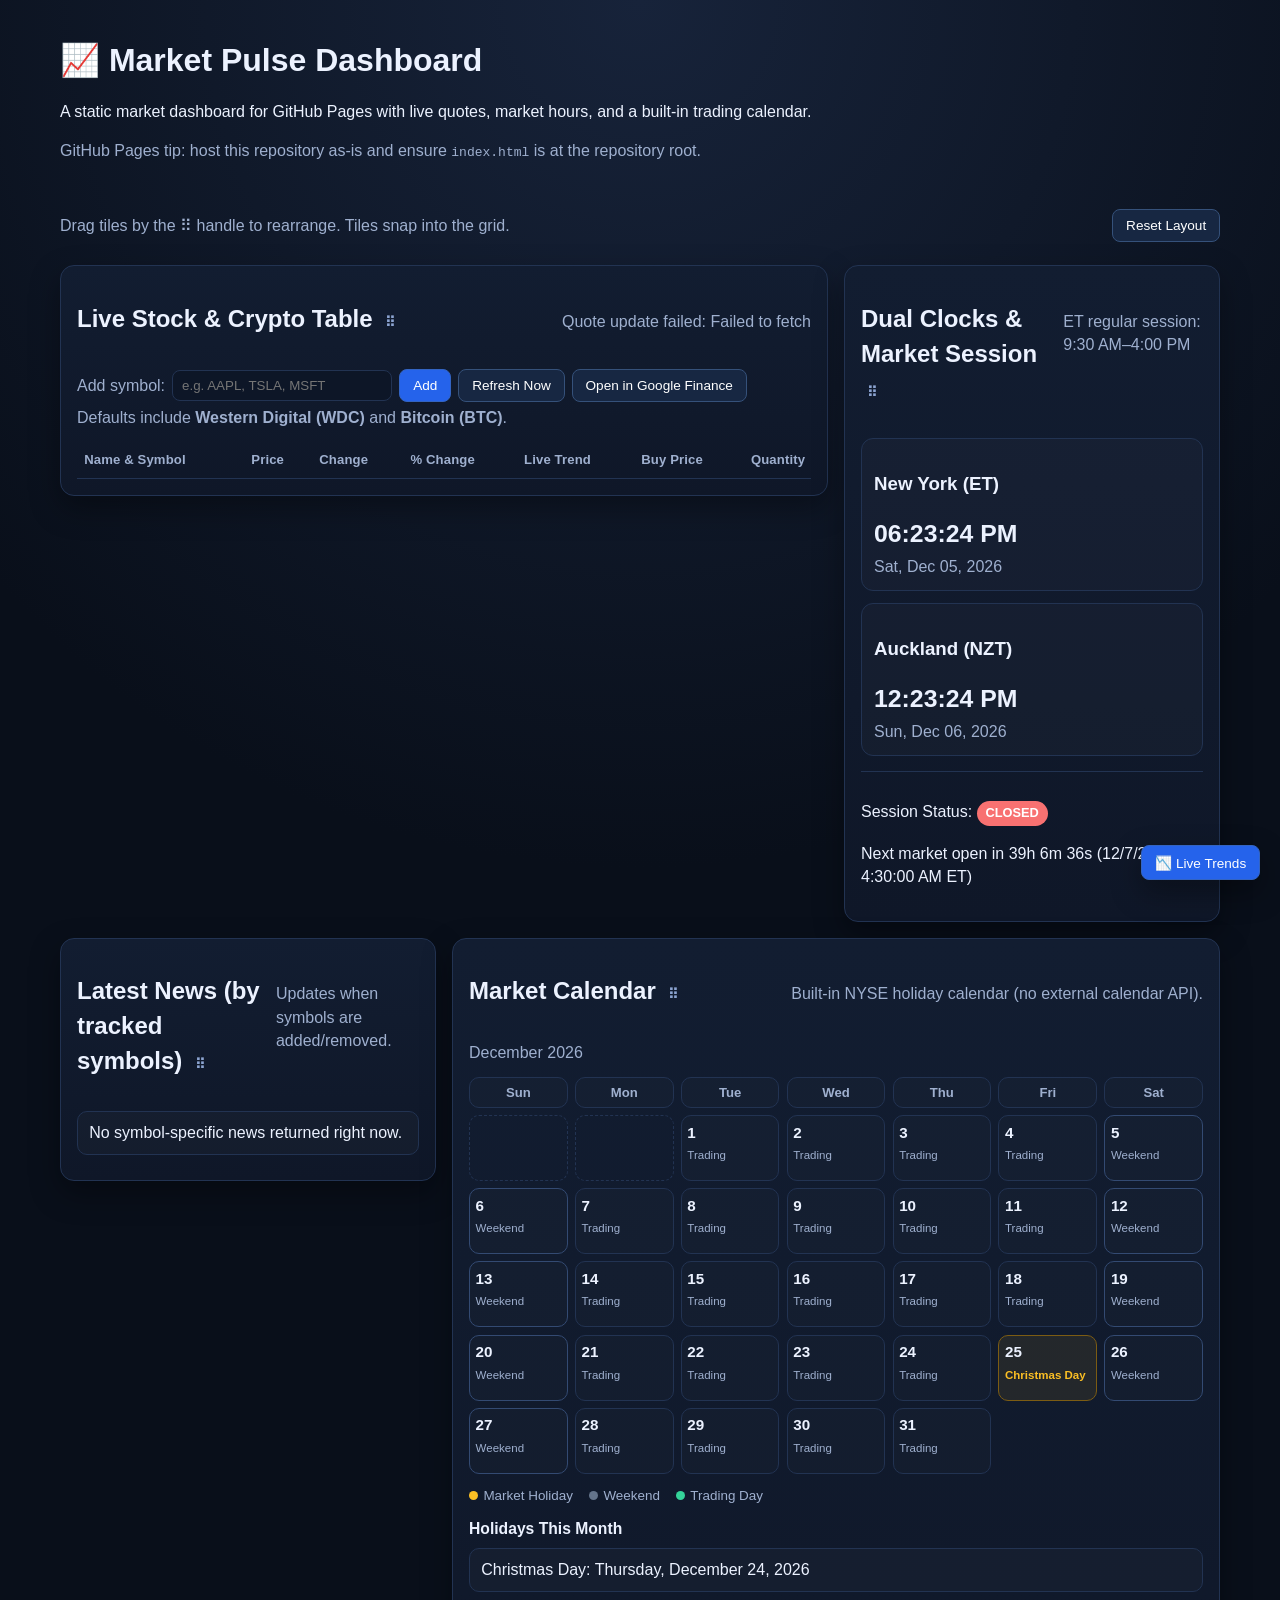
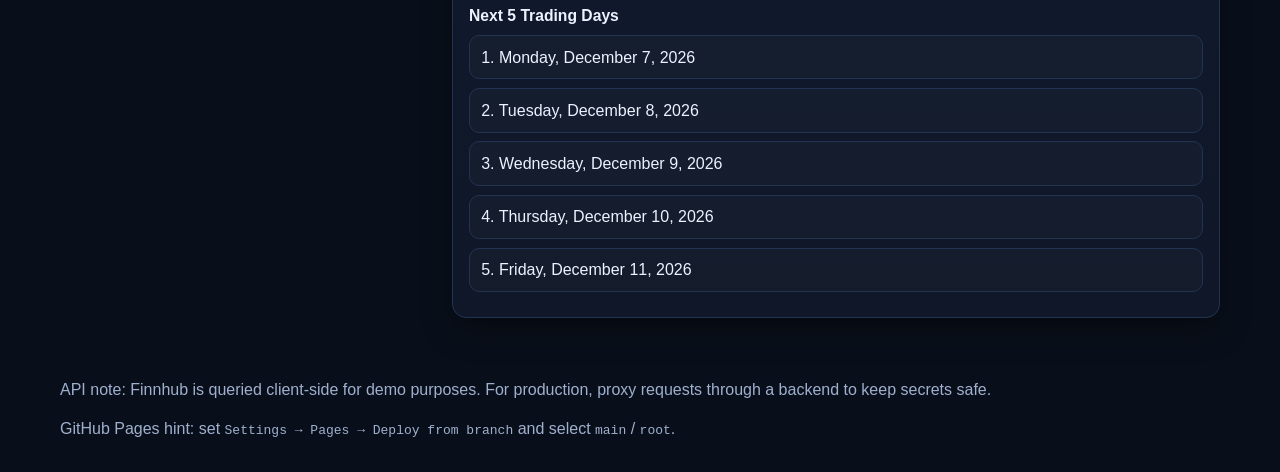
==== commit b599771f: "Fix tile snap drag, reuse quote stream for trend, and add per-stock investment compare" ====
--- a/index.html
+++ b/index.html
@@ -51,6 +51,9 @@
                 <th>Change</th>
                 <th>% Change</th>
                 <th>Live Trend</th>
+                <th>Buy Price</th>
+                <th>Quantity</th>
+                <th>P/L vs Buy</th>
                 <th>Day High</th>
                 <th>Day Low</th>
                 <th>Actions</th>
@@ -131,21 +134,19 @@
 
     <aside id="trend-panel" class="trend-panel hidden" aria-label="Live trend panel">
       <div class="trend-panel-header">
-        <h3>Live Draw Trends</h3>
+        <h3>Live Draw Trends (from current quote stream)</h3>
         <button id="close-trend-panel" type="button" class="secondary">Minimize</button>
       </div>
       <div class="trend-controls">
         <label for="trend-symbol" class="subtle">Symbol:</label>
         <select id="trend-symbol"></select>
-        <button id="trend-start-btn" type="button">Start</button>
-        <button id="trend-stop-btn" type="button" class="secondary">Stop</button>
-        <button id="trend-clear-btn" type="button" class="secondary">Clear</button>
+        <span id="trend-last-update" class="subtle">No points yet.</span>
         <a id="trend-google-link" class="button-link" target="_blank" rel="noreferrer">Google Finance</a>
       </div>
       <div class="trend-canvas-wrap">
         <canvas id="trend-canvas" width="1000" height="320"></canvas>
       </div>
-      <p id="trend-status" class="subtle">Waiting to start live draw…</p>
+      <p id="trend-status" class="subtle">Trend uses the same live quote updates as the main table.</p>
     </aside>
 
     <footer class="page-footer">
--- a/styles.css
+++ b/styles.css
@@ -22,7 +22,7 @@
 .page-header h1 { margin-bottom: .25rem; }
 .gh-pages-hint, .subtle, .page-footer { color: var(--subtle); }
 
-.dashboard-grid { padding-top: .35rem; padding-bottom: 1.75rem; display: grid; gap: 1rem; grid-template-columns: repeat(12, minmax(0,1fr)); align-items: start; }
+.dashboard-grid { padding-top: .35rem; padding-bottom: 1.75rem; display: grid; gap: 1rem; grid-template-columns: repeat(12, minmax(0, 1fr)); align-items: start; }
 .dashboard-tile { cursor: grab; }
 .dashboard-tile:active { cursor: grabbing; }
 .dashboard-tile.tile-large { grid-column: span 8; }
@@ -35,19 +35,25 @@
 .drag-handle { color:#8ca4d1; font-weight:700; margin-left:.35rem; font-size:.9rem; }
 
 .stock-controls { display:flex; flex-wrap:wrap; align-items:center; gap:.45rem; margin-bottom:.25rem; }
-.stock-controls input, .trend-controls select { background:#0d1627; color:var(--text); border:1px solid var(--line); border-radius:8px; padding:.5rem .6rem; }
+.stock-controls input, .trend-controls select, .invest-input { background:#0d1627; color:var(--text); border:1px solid var(--line); border-radius:8px; padding:.45rem .55rem; }
 .stock-controls input { min-width:220px; }
+.invest-input { width: 86px; font-size: .78rem; }
 
-.stock-controls button, .button-link, .row-action, .layout-toolbar button, .trend-controls button, .trend-tab, .trend-panel-header button { border:1px solid #3364c2; background:#2563eb; color:#fff; border-radius:8px; padding:.52rem .8rem; cursor:pointer; text-decoration:none; display:inline-block; font-size:.85rem; }
-.stock-controls button.secondary, .button-link, .layout-toolbar button.secondary, .trend-controls button.secondary, .trend-panel-header button.secondary { background:#172742; border-color:#35517a; }
+.stock-controls button, .button-link, .row-action, .layout-toolbar button, .trend-tab, .trend-panel-header button {
+  border:1px solid #3364c2; background:#2563eb; color:#fff; border-radius:8px; padding:.52rem .8rem;
+  cursor:pointer; text-decoration:none; display:inline-block; font-size:.85rem;
+}
+.stock-controls button.secondary, .button-link, .layout-toolbar button.secondary, .trend-panel-header button.secondary, .row-action.secondary {
+  background:#172742; border-color:#35517a;
+}
 .row-action.remove { background:#4a1f2a; border-color:#7a2f44; }
 .row-action + .row-action { margin-left:.4rem; }
 .control-hint { margin:.15rem 0 .7rem; }
 
 .table-wrap { overflow-x:auto; }
-table { width:100%; border-collapse:collapse; min-width:980px; }
-th,td { text-align:left; padding:.65rem .5rem; border-bottom:1px solid var(--line); }
-th { font-size:.85rem; color:var(--subtle); letter-spacing:.01em; }
+table { width:100%; border-collapse:collapse; min-width:1180px; }
+th,td { text-align:left; padding:.58rem .45rem; border-bottom:1px solid var(--line); vertical-align: middle; }
+th { font-size:.82rem; color:var(--subtle); letter-spacing:.01em; }
 
 .trend-badge { display:inline-flex; align-items:center; gap:.3rem; font-size:.82rem; padding:.2rem .5rem; border-radius:999px; border:1px solid transparent; }
 .trend-badge.up { color:var(--positive); background:rgba(52,211,153,.1); border-color:rgba(52,211,153,.25); }
@@ -55,6 +61,10 @@
 .trend-badge.flat { color:var(--neutral); background:rgba(96,165,250,.1); border-color:rgba(96,165,250,.25); }
 .pulse { width:.45rem; height:.45rem; border-radius:999px; background:currentColor; animation:pulse 1.4s infinite ease-in-out; }
 @keyframes pulse { 0%,100%{transform:scale(.85);opacity:.65} 50%{transform:scale(1.05);opacity:1} }
+
+.pl-positive { color: var(--positive); font-weight: 600; }
+.pl-negative { color: var(--negative); font-weight: 600; }
+.pl-neutral { color: var(--subtle); }
 
 .clock-grid { display:grid; grid-template-columns:1fr; gap:.75rem; margin-top:.5rem; }
 .clock-box { border:1px solid var(--line); border-radius:12px; padding:.75rem; background:rgba(255,255,255,.02); }
@@ -90,13 +100,12 @@
 .positive { color:var(--positive); font-weight:600; }
 .negative { color:var(--negative); font-weight:600; }
 
-/* one-page minimizable live trend drawer */
 .trend-tab { position: fixed; right: 1.25rem; bottom: 1.25rem; z-index: 30; box-shadow: var(--shadow); }
 .trend-panel { position: fixed; right: 1.25rem; bottom: 4.4rem; width: min(760px, calc(100vw - 2.5rem)); max-height: 72vh; overflow: auto; padding: .85rem; border-radius: 14px; border: 1px solid var(--line); background: linear-gradient(180deg, var(--card) 0%, var(--card-alt) 100%); box-shadow: var(--shadow); z-index: 30; }
 .trend-panel.hidden { display: none; }
 .trend-panel-header { display:flex; align-items:center; justify-content:space-between; gap:.75rem; margin-bottom:.6rem; }
 .trend-panel-header h3 { margin: 0; }
-.trend-controls { display:flex; gap:.5rem; flex-wrap:wrap; margin-bottom:.8rem; }
+.trend-controls { display:flex; gap:.5rem; flex-wrap:wrap; margin-bottom:.8rem; align-items: center; }
 .trend-canvas-wrap { border:1px solid var(--line); border-radius:12px; padding:.8rem; background:rgba(255,255,255,.02); }
 #trend-canvas { width:100%; height:320px; display:block; }
 
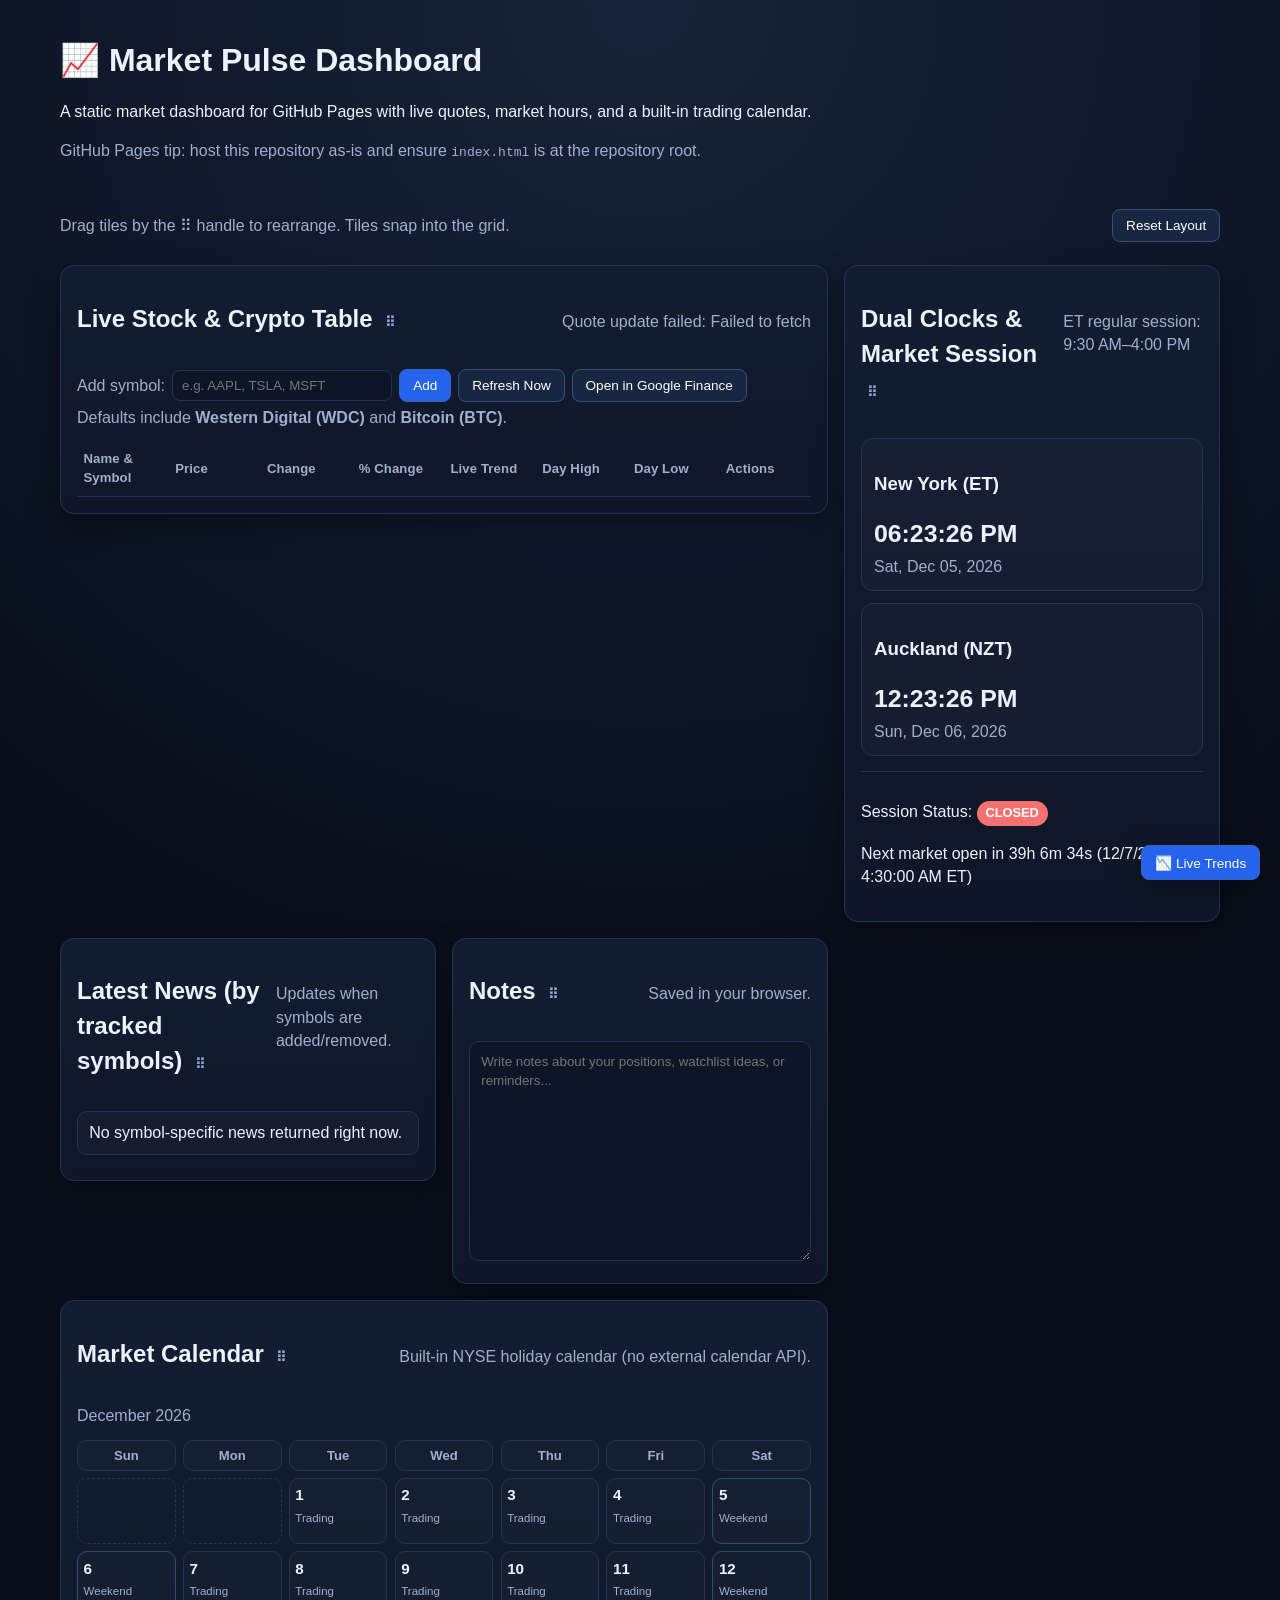
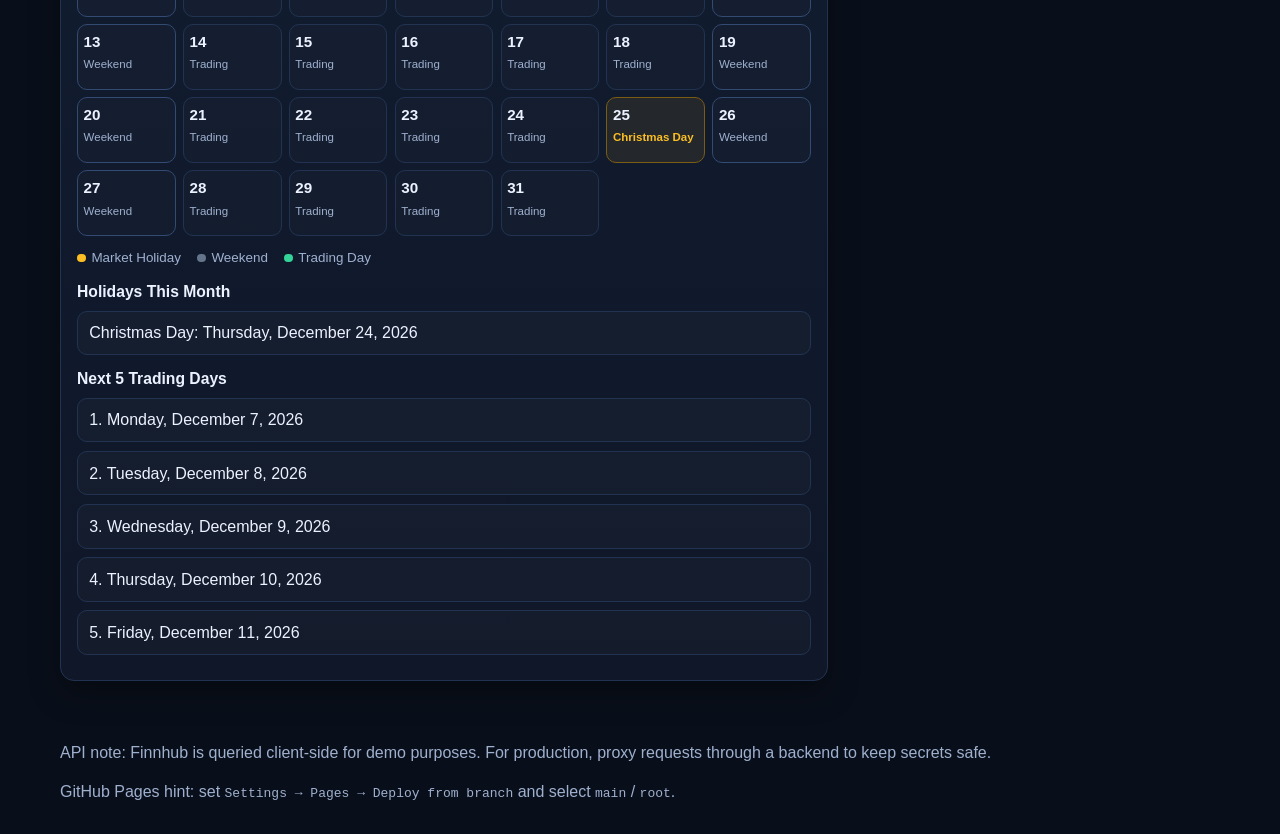
==== commit 69f60c34: "Fix table fit, remove buy inputs, and add notes pad" ====
--- a/index.html
+++ b/index.html
@@ -51,9 +51,6 @@
                 <th>Change</th>
                 <th>% Change</th>
                 <th>Live Trend</th>
-                <th>Buy Price</th>
-                <th>Quantity</th>
-                <th>P/L vs Buy</th>
                 <th>Day High</th>
                 <th>Day Low</th>
                 <th>Actions</th>
@@ -100,6 +97,15 @@
         <ul id="news-list" class="news-list">
           <li>Loading news...</li>
         </ul>
+      </section>
+
+
+      <section class="card dashboard-tile tile-small" data-tile-id="notes" draggable="true" aria-labelledby="notes-title">
+        <div class="card-heading">
+          <h2 id="notes-title">Notes <span class="drag-handle" title="Drag tile">⠿</span></h2>
+          <span class="subtle">Saved in your browser.</span>
+        </div>
+        <textarea id="notes-pad" class="notes-pad" placeholder="Write notes about your positions, watchlist ideas, or reminders..."></textarea>
       </section>
 
       <section class="card dashboard-tile tile-large" data-tile-id="calendar" draggable="true" aria-labelledby="calendar-title">
--- a/styles.css
+++ b/styles.css
@@ -35,9 +35,8 @@
 .drag-handle { color:#8ca4d1; font-weight:700; margin-left:.35rem; font-size:.9rem; }
 
 .stock-controls { display:flex; flex-wrap:wrap; align-items:center; gap:.45rem; margin-bottom:.25rem; }
-.stock-controls input, .trend-controls select, .invest-input { background:#0d1627; color:var(--text); border:1px solid var(--line); border-radius:8px; padding:.45rem .55rem; }
+.stock-controls input, .trend-controls select { background:#0d1627; color:var(--text); border:1px solid var(--line); border-radius:8px; padding:.45rem .55rem; }
 .stock-controls input { min-width:220px; }
-.invest-input { width: 86px; font-size: .78rem; }
 
 .stock-controls button, .button-link, .row-action, .layout-toolbar button, .trend-tab, .trend-panel-header button {
   border:1px solid #3364c2; background:#2563eb; color:#fff; border-radius:8px; padding:.52rem .8rem;
@@ -51,8 +50,8 @@
 .control-hint { margin:.15rem 0 .7rem; }
 
 .table-wrap { overflow-x:auto; }
-table { width:100%; border-collapse:collapse; min-width:1180px; }
-th,td { text-align:left; padding:.58rem .45rem; border-bottom:1px solid var(--line); vertical-align: middle; }
+table { width:100%; border-collapse:collapse; table-layout: fixed; }
+th,td { text-align:left; padding:.52rem .4rem; border-bottom:1px solid var(--line); vertical-align: middle; word-wrap: break-word; }
 th { font-size:.82rem; color:var(--subtle); letter-spacing:.01em; }
 
 .trend-badge { display:inline-flex; align-items:center; gap:.3rem; font-size:.82rem; padding:.2rem .5rem; border-radius:999px; border:1px solid transparent; }
@@ -100,6 +99,19 @@
 .positive { color:var(--positive); font-weight:600; }
 .negative { color:var(--negative); font-weight:600; }
 
+.notes-pad {
+  width: 100%;
+  min-height: 220px;
+  resize: vertical;
+  border: 1px solid var(--line);
+  border-radius: 10px;
+  background: #0d1627;
+  color: var(--text);
+  padding: .7rem;
+  font-family: inherit;
+  line-height: 1.4;
+}
+
 .trend-tab { position: fixed; right: 1.25rem; bottom: 1.25rem; z-index: 30; box-shadow: var(--shadow); }
 .trend-panel { position: fixed; right: 1.25rem; bottom: 4.4rem; width: min(760px, calc(100vw - 2.5rem)); max-height: 72vh; overflow: auto; padding: .85rem; border-radius: 14px; border: 1px solid var(--line); background: linear-gradient(180deg, var(--card) 0%, var(--card-alt) 100%); box-shadow: var(--shadow); z-index: 30; }
 .trend-panel.hidden { display: none; }
